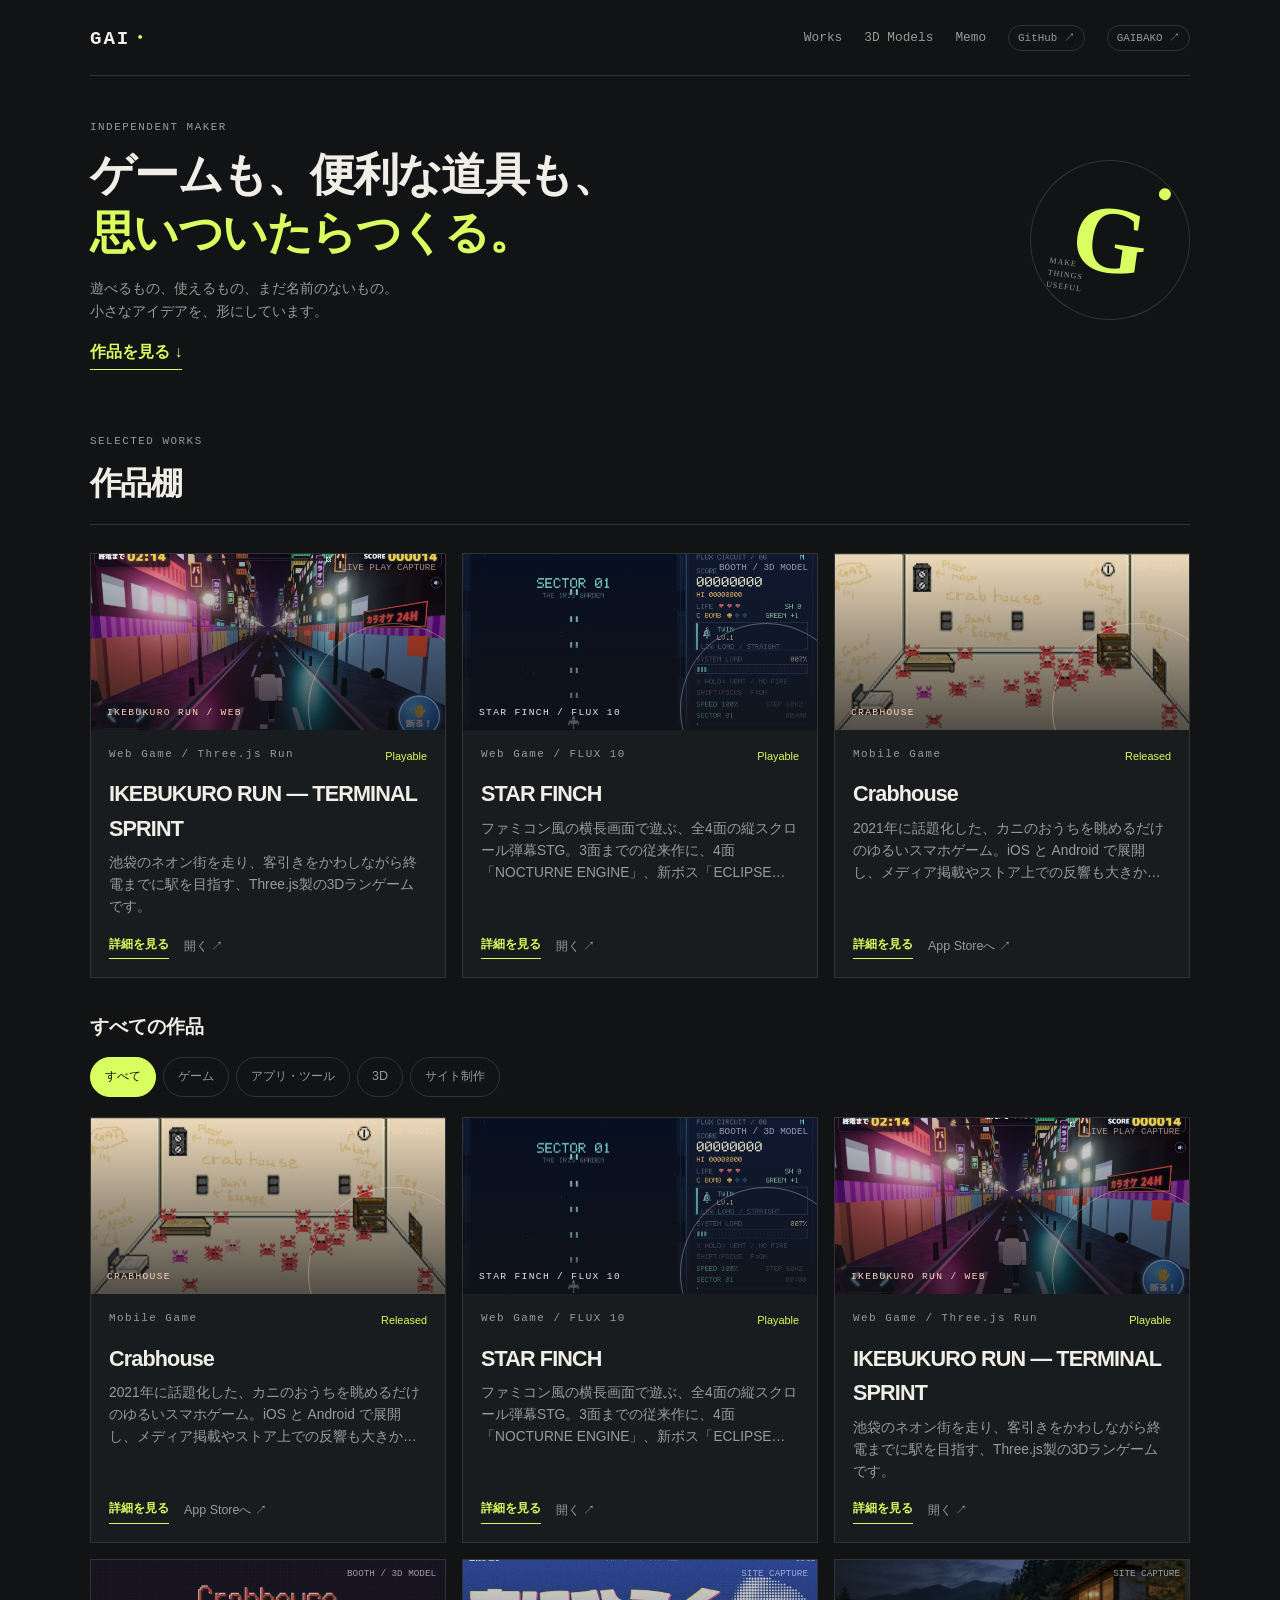
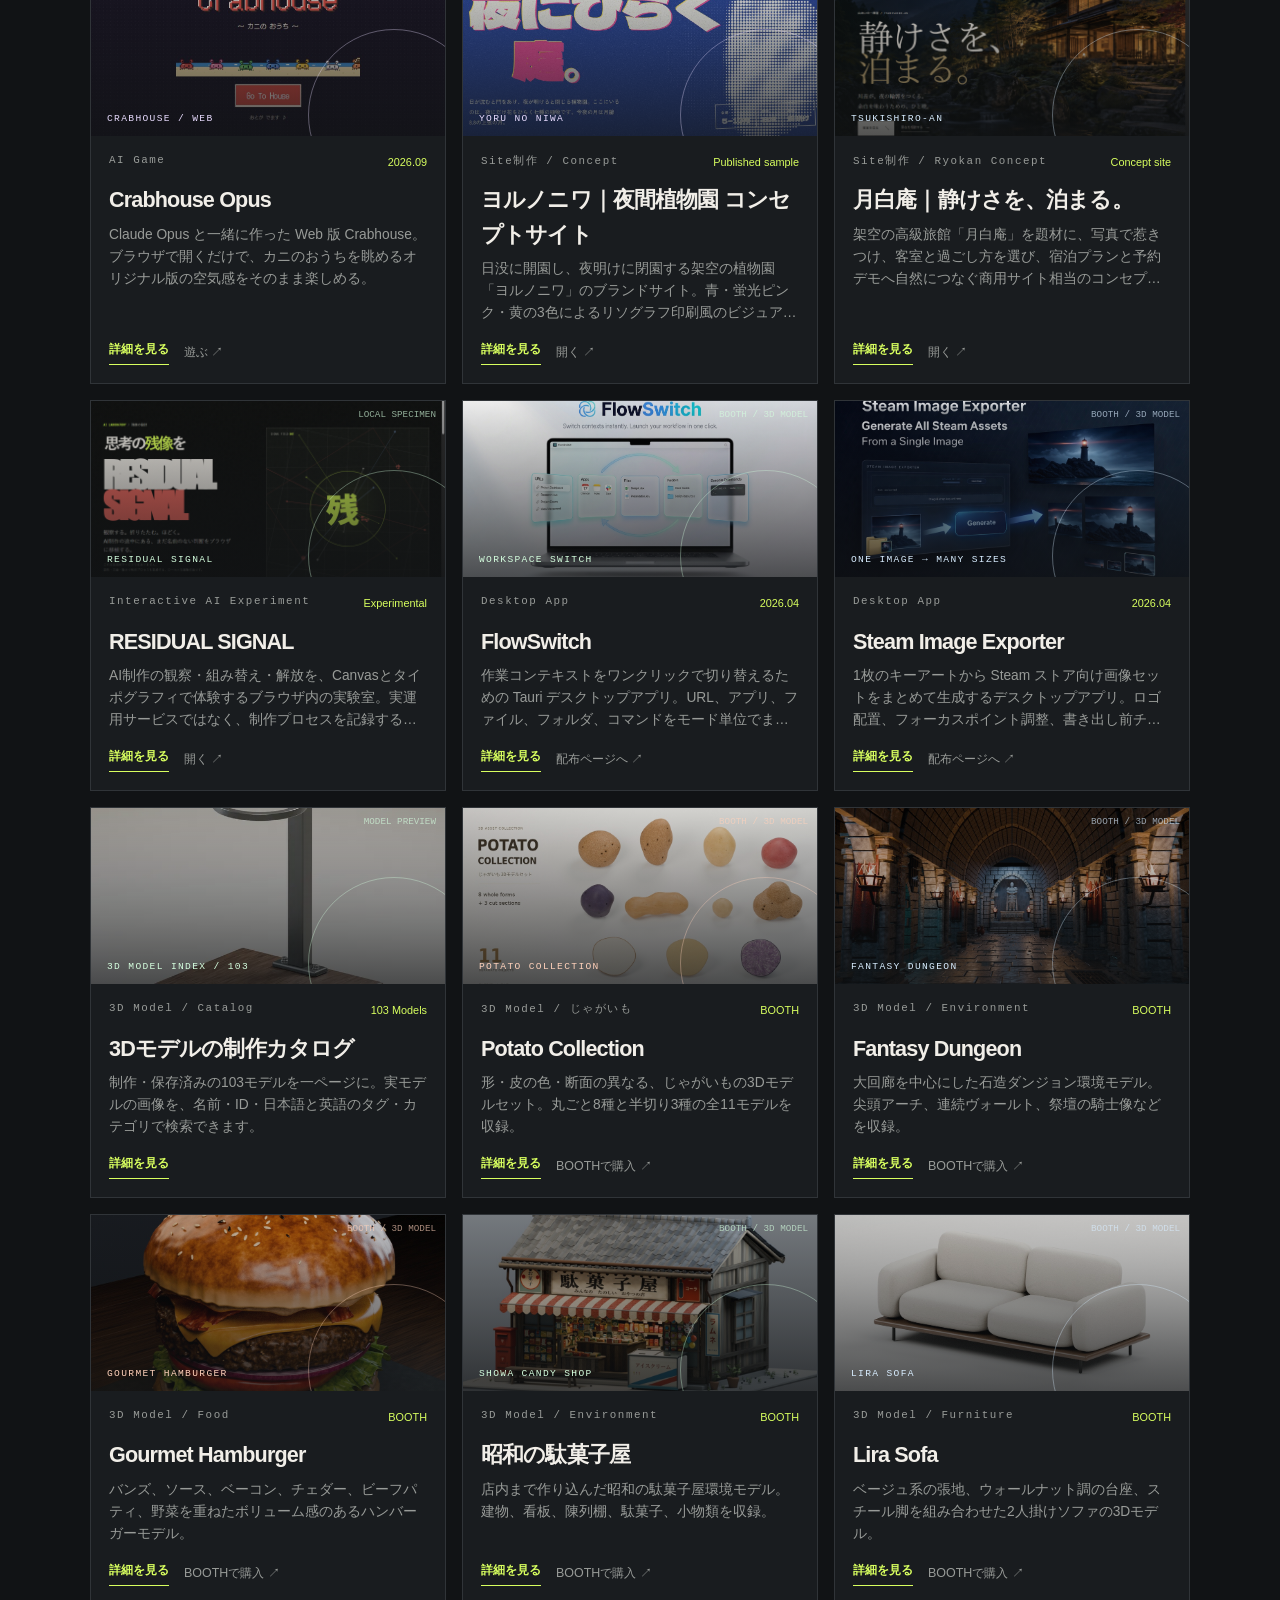
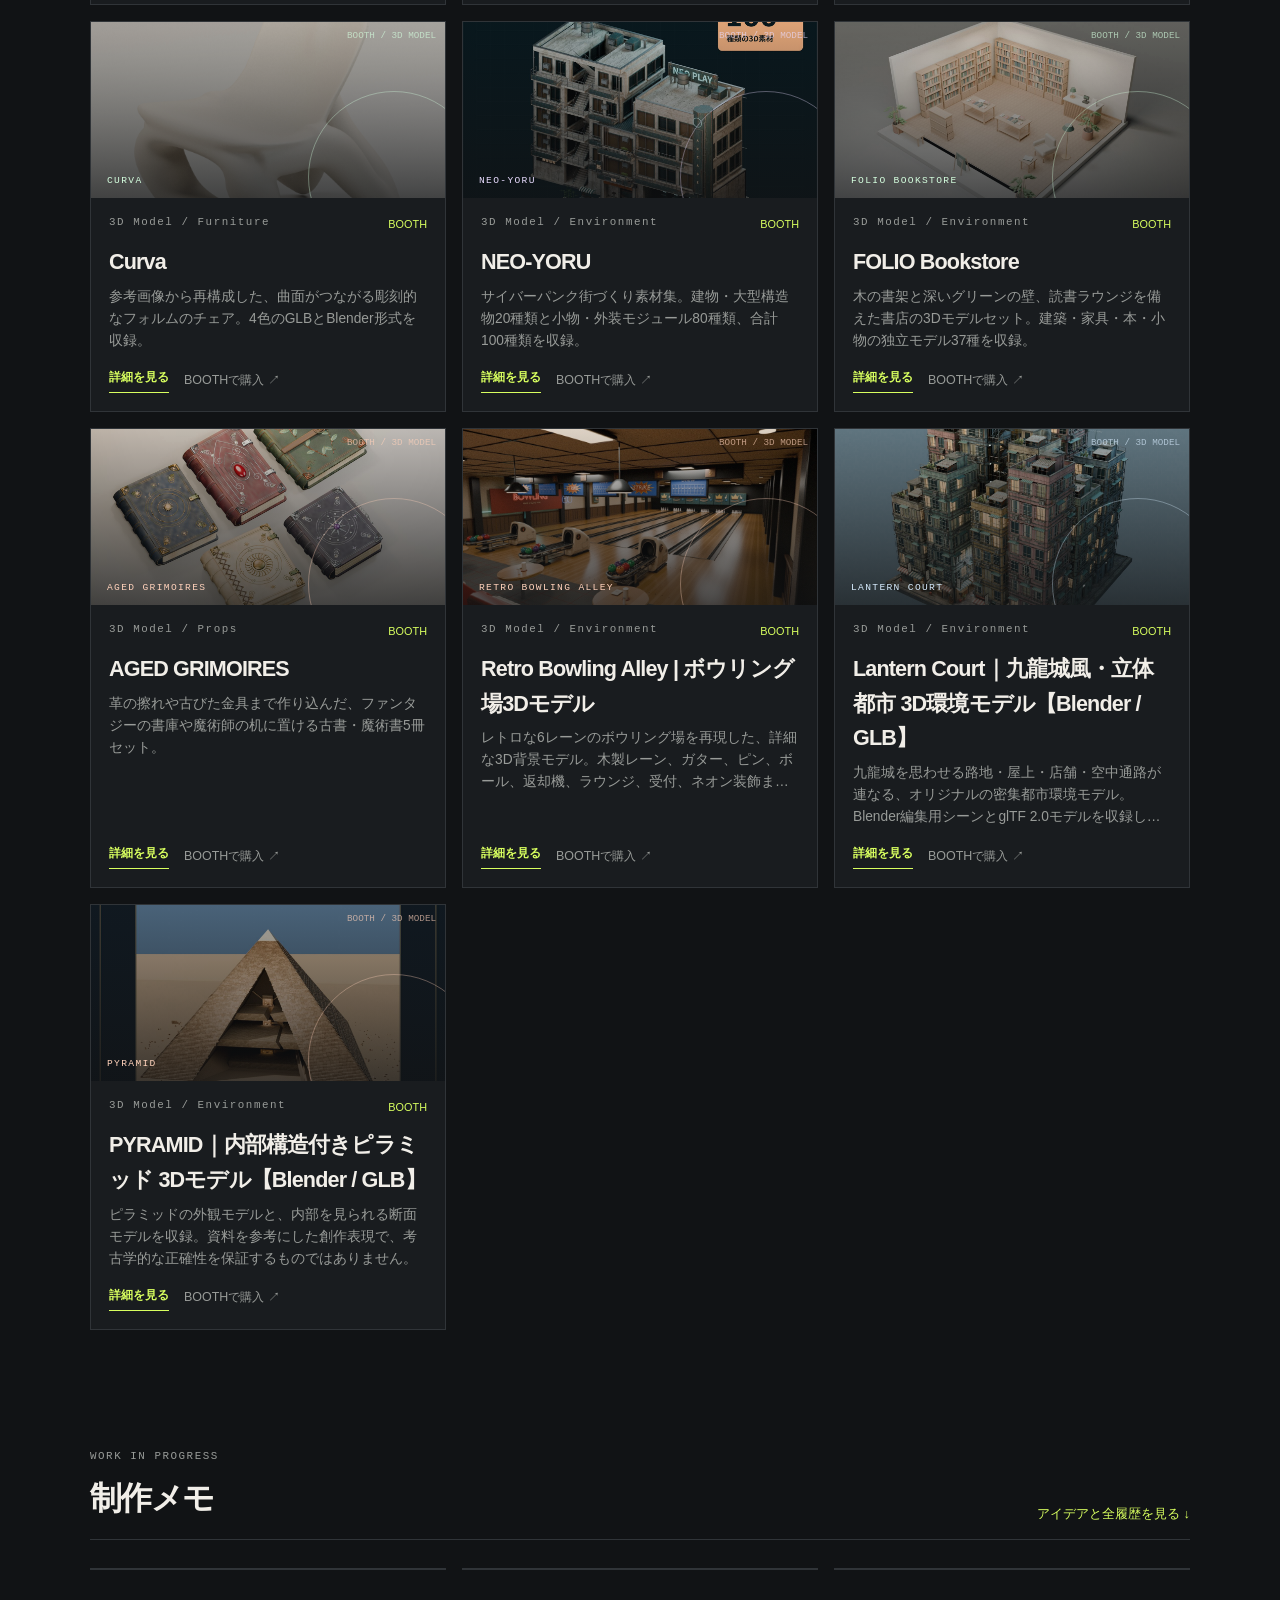
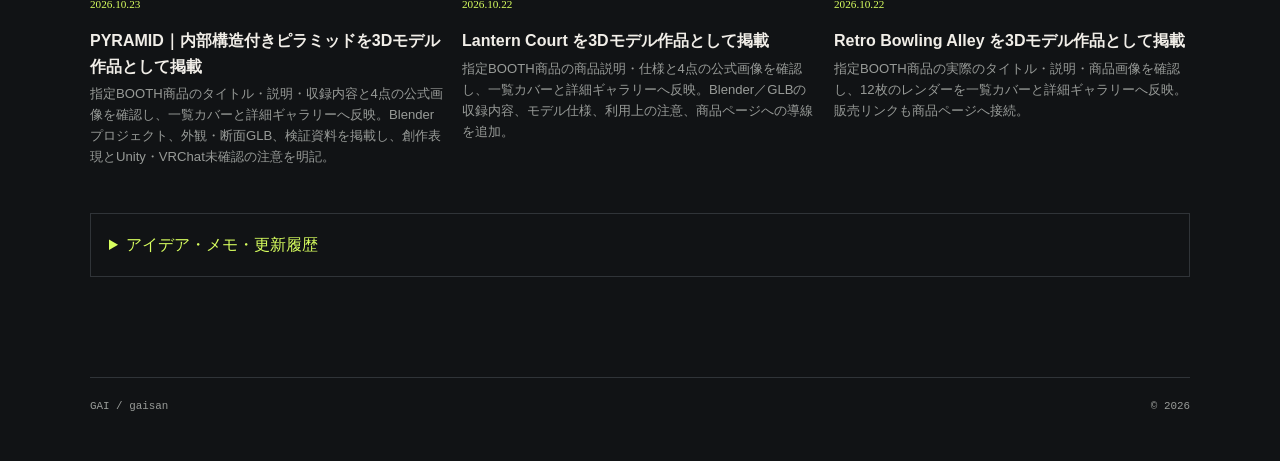
==== index.html @ 83956875 "Add searchable catalog of 103 saved 3D models" ====
<!doctype html><html lang="ja"><head><meta charset="UTF-8"><meta name="viewport" content="width=device-width,initial-scale=1"><title>GAI — works</title><meta name="description" content="ゲームも、便利な道具も、思いついたらつくる。"><link rel="stylesheet" href="styles.css?v=preview-4"></head><body><header class="site-header"><a class="brand" href="#top">GAI<span>・</span></a><nav><a href="#works">Works</a><a href="models.html">3D Models</a><a href="#memo">Memo</a><a class="tiny-link" href="https://github.com/kamibukuro18" target="_blank" rel="noreferrer">GitHub ↗</a><a class="tiny-link" href="https://gaibako.com/about/" target="_blank" rel="noreferrer">GAIBAKO ↗</a></nav></header><main id="top"><section class="hero"><div><p class="kicker">INDEPENDENT MAKER</p><h1>ゲームも、便利な道具も、<br><em>思いついたらつくる。</em></h1><p class="hero-copy">遊べるもの、使えるもの、まだ名前のないもの。<br>小さなアイデアを、形にしています。</p><a class="hero-link" href="#works">作品を見る ↓</a></div><div class="hero-mark" aria-hidden="true"><span>G</span><i></i><b>MAKE<br>THINGS<br>USEFUL</b></div></section><section id="works" class="section"><div class="section-head"><div><p class="kicker">SELECTED WORKS</p><h2>作品棚</h2></div><p class="section-note">画像がなくても、作品の性格が伝わるように<br>専用のビジュアルで整理しています。</p></div><div id="featured-grid" class="featured-grid"></div><h3 class="all-works-heading">すべての作品</h3><div class="filter-row" role="group" aria-label="作品のカテゴリ"><button class="filter active" data-filter="all">すべて</button><button class="filter" data-filter="game">ゲーム</button><button class="filter" data-filter="tool">アプリ・ツール</button><button class="filter" data-filter="video">動画</button><button class="filter" data-filter="web">Webサンプル</button><button class="filter" data-filter="3d">3D</button></div><div id="works-grid" class="works-grid"></div><p id="empty-state" class="empty-state" hidden>このカテゴリの作品は、これから追加します。</p></section><section id="memo" class="section memo-section"><div class="section-head"><div><p class="kicker">WORK IN PROGRESS</p><h2>制作メモ</h2></div><a id="archive-link" href="#memo-archive" class="text-link">アイデアと全履歴を見る ↓</a></div><div id="memo-grid" class="memo-grid"></div><details id="memo-archive" class="memo-archive"><summary>アイデア・メモ・更新履歴</summary><section id="ideas"><h3>Ideas</h3><div id="ideas-grid" class="memo-grid"></div></section><section id="notes"><h3>Notes</h3><div id="notes-grid" class="memo-grid"></div></section><section id="timeline"><h3>Updates</h3><div id="timeline-grid" class="memo-grid"></div></section></details></section></main><footer><span>GAI / gaisan</span><span>© 2026</span></footer><script src="content.js?v=20261029-model-catalog"></script><script src="catalog.js?v=20261029-model-catalog"></script><script src="script.js?v=20261029-model-catalog"></script></body></html>
---- styles.css ----
*{box-sizing:border-box} :root{--bg:#111315;--panel:#191c1f;--line:#303438;--text:#f1eee8;--muted:#989b98;--accent:#d8ff5f}html{scroll-behavior:smooth}body{margin:0;background:var(--bg);color:var(--text);font-family:"Noto Sans JP",sans-serif;line-height:1.6}a{color:inherit;text-decoration:none}button{font:inherit}.site-header,main,footer{width:min(1100px,calc(100% - 48px));margin:auto}.site-header{height:76px;display:flex;align-items:center;justify-content:space-between;border-bottom:1px solid var(--line)}.brand{font:900 1.2rem "DM Mono";letter-spacing:.1em}.brand span{color:var(--accent)}nav{display:flex;gap:22px;align-items:center}nav a{font:500 .8rem "DM Mono";color:var(--muted)}nav a:hover,nav a:focus-visible{color:var(--accent)}.tiny-link{font-size:.68rem;padding:5px 9px;border:1px solid var(--line);border-radius:99px}.hero{min-height:520px;display:flex;justify-content:space-between;align-items:center;padding:86px 0 100px}.kicker,.work-label,.visual-label{font:500 .68rem "DM Mono";letter-spacing:.14em;color:var(--muted)}h1{font-size:clamp(2.5rem,6vw,5.2rem);line-height:1.18;letter-spacing:-.06em;margin:18px 0 24px}h1 em{font-style:normal;color:var(--accent)}.hero-copy{color:var(--muted);font-size:1rem}.hero-link,.primary-action{display:inline-block;color:var(--accent);font-weight:700;margin-top:22px;border-bottom:1px solid var(--accent);padding-bottom:4px}.hero-mark{position:relative;width:280px;height:280px;border:1px solid var(--line);border-radius:50%;display:grid;place-items:center;transform:rotate(8deg)}.hero-mark span{font:900 11rem "DM Mono";color:var(--accent);line-height:1}.hero-mark i{position:absolute;width:20px;height:20px;background:var(--accent);border-radius:50%;top:35px;right:42px}.hero-mark b{position:absolute;bottom:38px;left:40px;font:500 .6rem "DM Mono";letter-spacing:.12em;line-height:1.5;color:var(--muted)}.section{padding:55px 0}.section-head{display:flex;justify-content:space-between;align-items:end;margin-bottom:28px;border-bottom:1px solid var(--line);padding-bottom:15px}.section-head h2{font-size:2rem;margin:5px 0 0;letter-spacing:-.05em}.section-note{display:none}.featured-grid,.works-grid{display:grid;grid-template-columns:repeat(3,1fr);gap:16px}.works-grid{grid-template-columns:repeat(3,1fr);margin-top:20px}.work-card{background:var(--panel);border:1px solid var(--line);min-width:0}.work-card:hover,.work-card:focus-within{border-color:var(--accent)}.visual{height:190px;display:flex;flex-direction:column;justify-content:space-between;padding:20px;position:relative;overflow:hidden}.visual:after{content:"";position:absolute;width:170px;height:170px;border:1px solid currentColor;border-radius:50%;right:-35px;bottom:-65px;opacity:.35}.visual-glyph{font:400 5rem "DM Mono";line-height:1;position:relative;z-index:1}.visual-label{position:relative;z-index:1;color:inherit}.visual-source{font:500 .56rem "DM Mono";opacity:.65;position:relative;z-index:1}.coral{background:#9f584c;color:#ffd2bb}.violet{background:#5b4a82;color:#e9dcff}.mint{background:#527d70;color:#d5ffdf}.blue{background:#3d6685;color:#d8edff}.work-info{padding:18px}.work-top{display:flex;justify-content:space-between;gap:10px}.status{font-size:.68rem;color:var(--accent);white-space:nowrap}.work-info h3{margin:12px 0 6px;font-size:1.35rem;letter-spacing:-.04em}.work-info p{color:var(--muted);font-size:.86rem;min-height:48px;margin:0}.work-actions{display:flex;gap:15px;align-items:center;margin-top:15px}.primary-action,.external-action{margin:0;font-size:.78rem}.external-action{color:var(--muted)}.filter-row{display:flex;gap:7px;flex-wrap:wrap;margin-top:45px}.filter{background:transparent;color:var(--muted);border:1px solid var(--line);padding:9px 14px;border-radius:99px;cursor:pointer;font-size:.78rem}.filter:hover,.filter:focus-visible,.filter.active{background:var(--accent);border-color:var(--accent);color:#111}.empty-state{padding:45px;border:1px dashed var(--line);color:var(--muted);text-align:center}.memo-section{padding-bottom:100px}.text-link{font-size:.8rem;color:var(--accent)}.memo-grid{display:grid;grid-template-columns:repeat(3,1fr);gap:16px}.memo{padding:20px 0;border-top:2px solid var(--line)}.memo span{font:500 .7rem "DM Mono";color:var(--accent)}.memo h3{margin:12px 0 4px;font-size:1rem}.memo p{margin:0;color:var(--muted);font-size:.82rem}footer{border-top:1px solid var(--line);padding:22px 0 45px;display:flex;justify-content:space-between;font:500 .68rem "DM Mono";color:var(--muted)}@media(max-width:760px){.site-header,main,footer{width:min(100% - 28px,620px)}.site-header{height:auto;padding:18px 0;align-items:flex-start;gap:15px;flex-direction:column}nav{width:100%;overflow:auto;gap:14px}.hero{padding:42px 0 48px;min-height:auto}.hero-mark{display:none}.hero-mark span{font-size:5rem}.hero-mark b{left:18px;bottom:18px}.hero-mark i{top:18px;right:20px;width:12px;height:12px}.section-head{display:block}.featured-grid,.works-grid,.memo-grid{grid-template-columns:1fr}.works-grid{margin-top:14px}.visual{height:160px}h1{font-size:2.35rem}}


.hero{min-height:360px!important;padding:40px 0 45px!important}.section-note{display:none!important}@media(max-width:760px){.hero{padding:32px 0 40px!important}.hero-mark{display:none!important}}

/* Review fixes: compact opening, contained mobile layout, usable detail pages. */
[hidden]{display:none!important}
.hero{min-height:0!important;padding:34px 0 32px!important;gap:28px}
.hero>div:first-child{min-width:0;flex:1}
.hero h1{font-size:clamp(2rem,3.5vw,3.2rem);line-height:1.3;letter-spacing:-.035em;margin:12px 0 16px;overflow-wrap:anywhere}
.hero-copy{font-size:.9rem;margin:0}
.hero-link{margin-top:16px}
.hero-mark{width:160px;height:160px;flex:0 0 160px}
.hero-mark span{font-size:6rem}
.hero-mark i{width:12px;height:12px;top:20px;right:25px}
.hero-mark b{font-size:.5rem;left:22px;bottom:20px}
.hero+.section{padding-top:22px}
.featured-grid,.works-grid,.memo-grid{grid-template-columns:repeat(3,minmax(0,1fr))}
.work-card{display:flex;flex-direction:column}
.visual{height:176px;flex-shrink:0;padding:12px 16px}
.visual-art{position:absolute;inset:0 0 20px;display:grid;place-items:center}
.visual-art svg{width:100%;height:100%}
.visual-label{margin-top:auto;font-size:.6rem}
.visual-source{position:absolute;right:9px;top:8px;font:500 .58rem monospace}
.work-info{display:flex;flex-direction:column;flex:1;min-width:0}
.work-info p{display:-webkit-box;-webkit-box-orient:vertical;-webkit-line-clamp:3;overflow:hidden;min-height:4.8em}
.work-actions{margin-top:auto;padding-top:16px;flex-wrap:wrap}
.work-info h3{overflow-wrap:anywhere}
.work-top{flex-wrap:wrap}
.work-label,.kicker,.visual-label,.brand,nav a,footer{font-family:ui-monospace,monospace}
.all-works-heading{margin:34px 0 0;font-size:1.2rem}
.filter-row{margin-top:14px}
.memo-archive{margin-top:26px;border:1px solid var(--line);padding:18px}
.memo-archive>summary{cursor:pointer;color:var(--accent)}
.memo-archive>section{padding-top:20px}
.memo h3 a{text-decoration:underline;text-underline-offset:.2em}
.memo p{overflow-wrap:anywhere}
.entry-page{padding:28px 0 56px}
.entry-gallery{margin-top:20px}
.entry-gallery-grid{display:grid;grid-template-columns:repeat(3,minmax(0,1fr));gap:16px}
.entry-gallery-item{display:flex;flex-direction:column;margin:0;min-width:0;border:1px solid var(--line);background:var(--panel);overflow:hidden}
.entry-gallery-item img{display:block;width:100%;aspect-ratio:1.35;object-fit:contain;background:#101214}
.entry-gallery-item figcaption{padding:8px 10px;color:var(--muted);font:500 .68rem ui-monospace,monospace;letter-spacing:.03em}
.visual-image-wrap{position:absolute;inset:0;display:block}
.visual-image{display:block;width:100%;height:100%;object-fit:cover;filter:saturate(.9) contrast(1.02)}
.visual-image-shade{position:absolute;inset:0;background:linear-gradient(180deg,rgba(17,19,21,.08),rgba(17,19,21,.72))}
.entry-hero{padding:24px;border:1px solid var(--line);background:var(--panel)}
.entry-hero{display:grid;grid-template-columns:minmax(0,1fr) minmax(280px,.86fr);gap:24px;align-items:stretch}
.entry-hero-copy{display:flex;flex-direction:column;justify-content:center;min-width:0}
.entry-hero-media{margin:0;min-width:0;aspect-ratio:4 / 3;border:1px solid var(--line);background:#101214;overflow:hidden}
.entry-hero-media img{display:block;width:100%;height:100%;object-fit:contain;background:#101214}
.entry-hero h1{font-size:clamp(1.7rem,4vw,2.8rem);line-height:1.3;letter-spacing:-.03em;margin:10px 0;overflow-wrap:anywhere}
.eyebrow{font:500 .72rem ui-monospace,monospace;letter-spacing:.12em;color:var(--muted)}
.entry-intro{max-width:65ch;color:var(--muted);overflow-wrap:anywhere}
.entry-status{display:inline-block;margin:0;border:1px solid var(--line);padding:3px 9px;font-size:.75rem}
.hero-actions{display:flex;flex-wrap:wrap;gap:12px;align-items:center;margin-top:18px}
.action-link{border:1px solid var(--line);padding:9px 14px;font-size:.84rem}
.entry-primary-action{background:var(--accent);color:var(--bg);border-color:var(--accent);font-weight:700}
.entry-grid{display:grid;grid-template-columns:minmax(200px,260px) minmax(0,1fr);gap:20px;align-items:start;margin-top:20px}
.entry-sidebar{padding:20px;border:1px solid var(--line);background:var(--panel)}
.panel-label{font:500 .76rem ui-monospace,monospace;color:var(--accent)}
.entry-highlights,.entry-list{padding-left:1.25em;font-size:.9rem}
.entry-highlights li+li,.entry-list li+li{margin-top:.5em}
.entry-content{display:grid;gap:16px;min-width:0}
.entry-block{padding:22px;background:var(--panel);border:1px solid var(--line);overflow-wrap:anywhere}
.entry-block h2{font-size:1.1rem;margin:0 0 12px}
.entry-block p{color:var(--muted);font-size:.94rem}
.entry-link{text-decoration:underline;text-underline-offset:.2em}
.entry-page~footer p{font-family:inherit}
@media(max-width:980px) and (min-width:761px){.featured-grid,.works-grid,.memo-grid{grid-template-columns:repeat(2,minmax(0,1fr))}.hero-mark{display:none}}
@media(max-width:760px){
  .site-header,main,footer{width:calc(100% - 32px);max-width:620px}
  .site-header{padding:15px 0;gap:12px}
  nav{flex-wrap:wrap;overflow:visible;gap:12px}
  .hero{display:block;padding:26px 0 22px!important;min-height:0!important}
  .hero h1{font-size:clamp(1.6rem,6.7vw,2.2rem);line-height:1.35;letter-spacing:-.03em}
  .hero-mark{display:none}
  .hero-copy{font-size:.82rem}
  .hero+.section{padding-top:18px}
  .section{padding:30px 0}
  .section-head{margin-bottom:18px}
  .section-head h2{font-size:1.6rem}
  .featured-grid,.works-grid,.memo-grid,.entry-grid,.entry-gallery-grid{grid-template-columns:minmax(0,1fr)}
  .visual{height:170px}
  .entry-hero,.entry-sidebar,.entry-block{padding:18px}
  .entry-hero{display:flex;flex-direction:column;gap:18px}
  .entry-hero-media{order:2;width:100%;aspect-ratio:1.35}
  .entry-grid{gap:14px}
  .entry-page{padding-top:20px}
}
@media(prefers-reduced-motion:reduce){html{scroll-behavior:auto}}
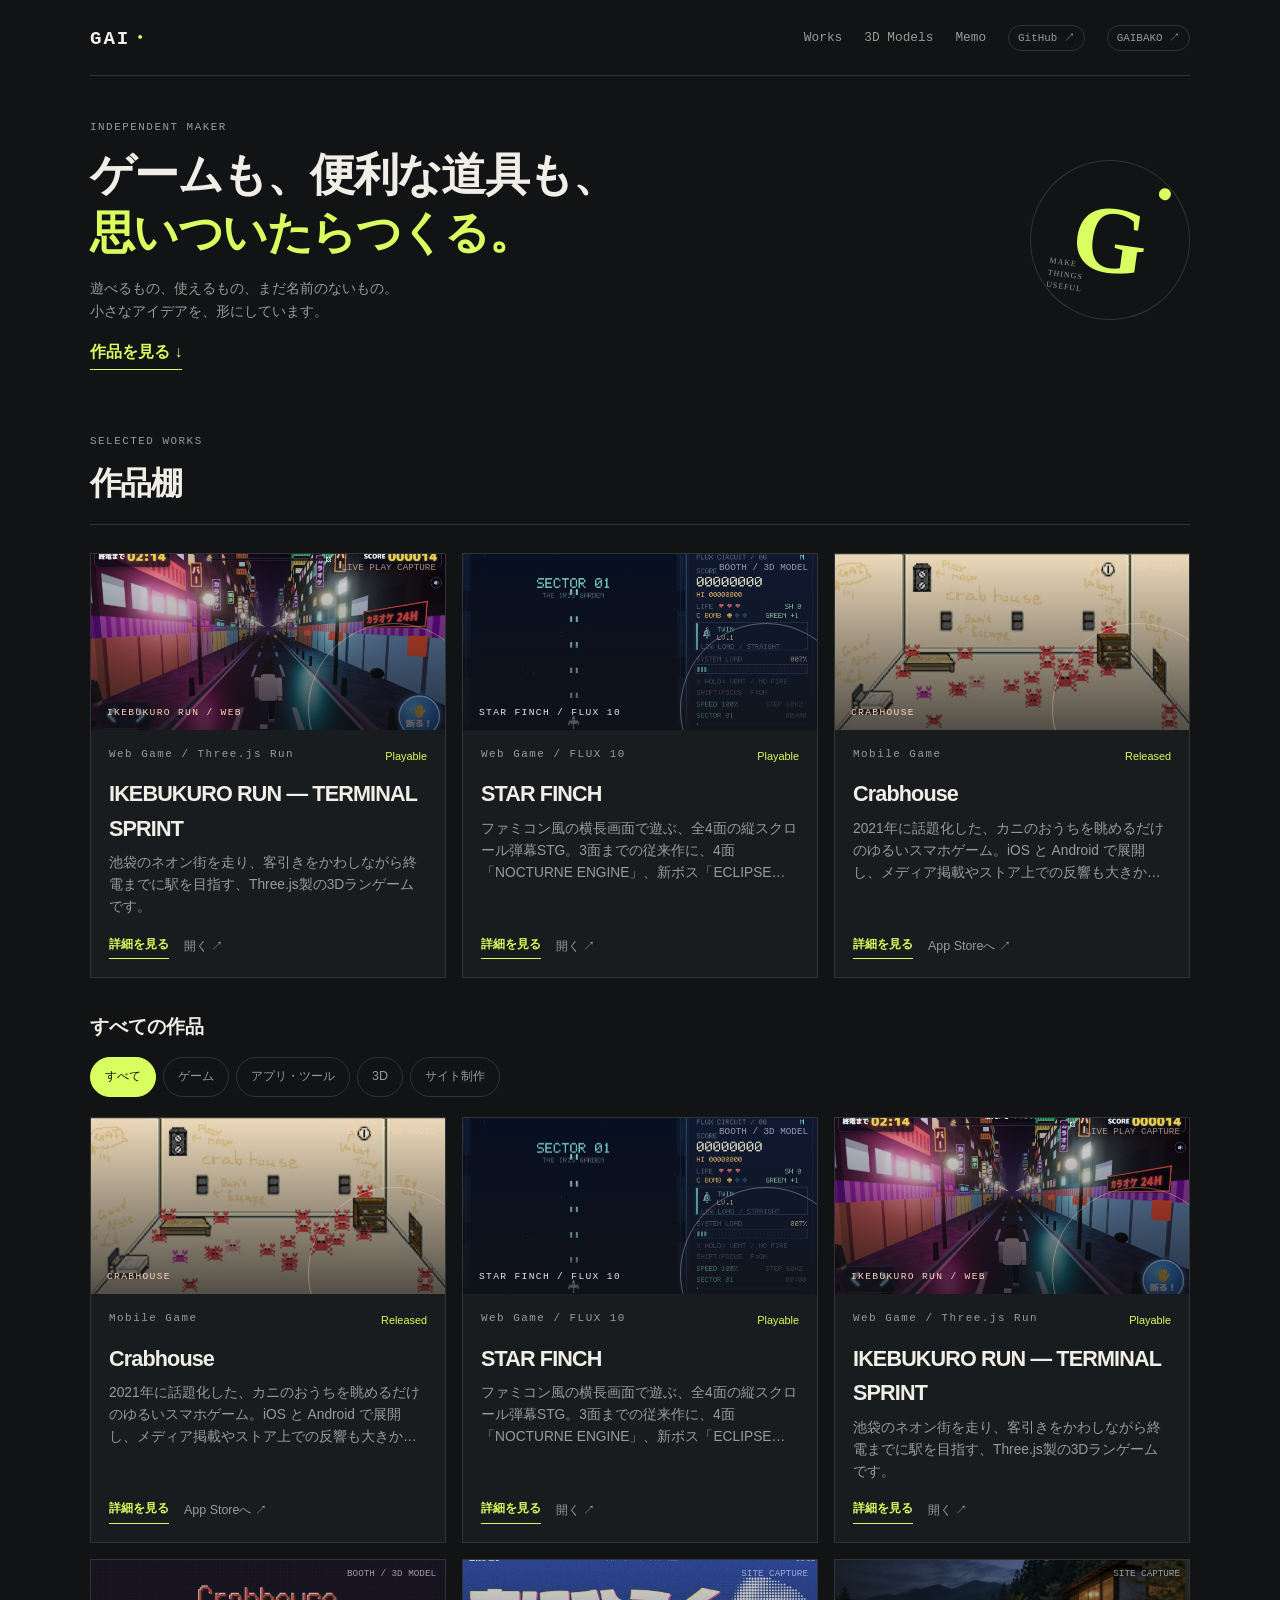
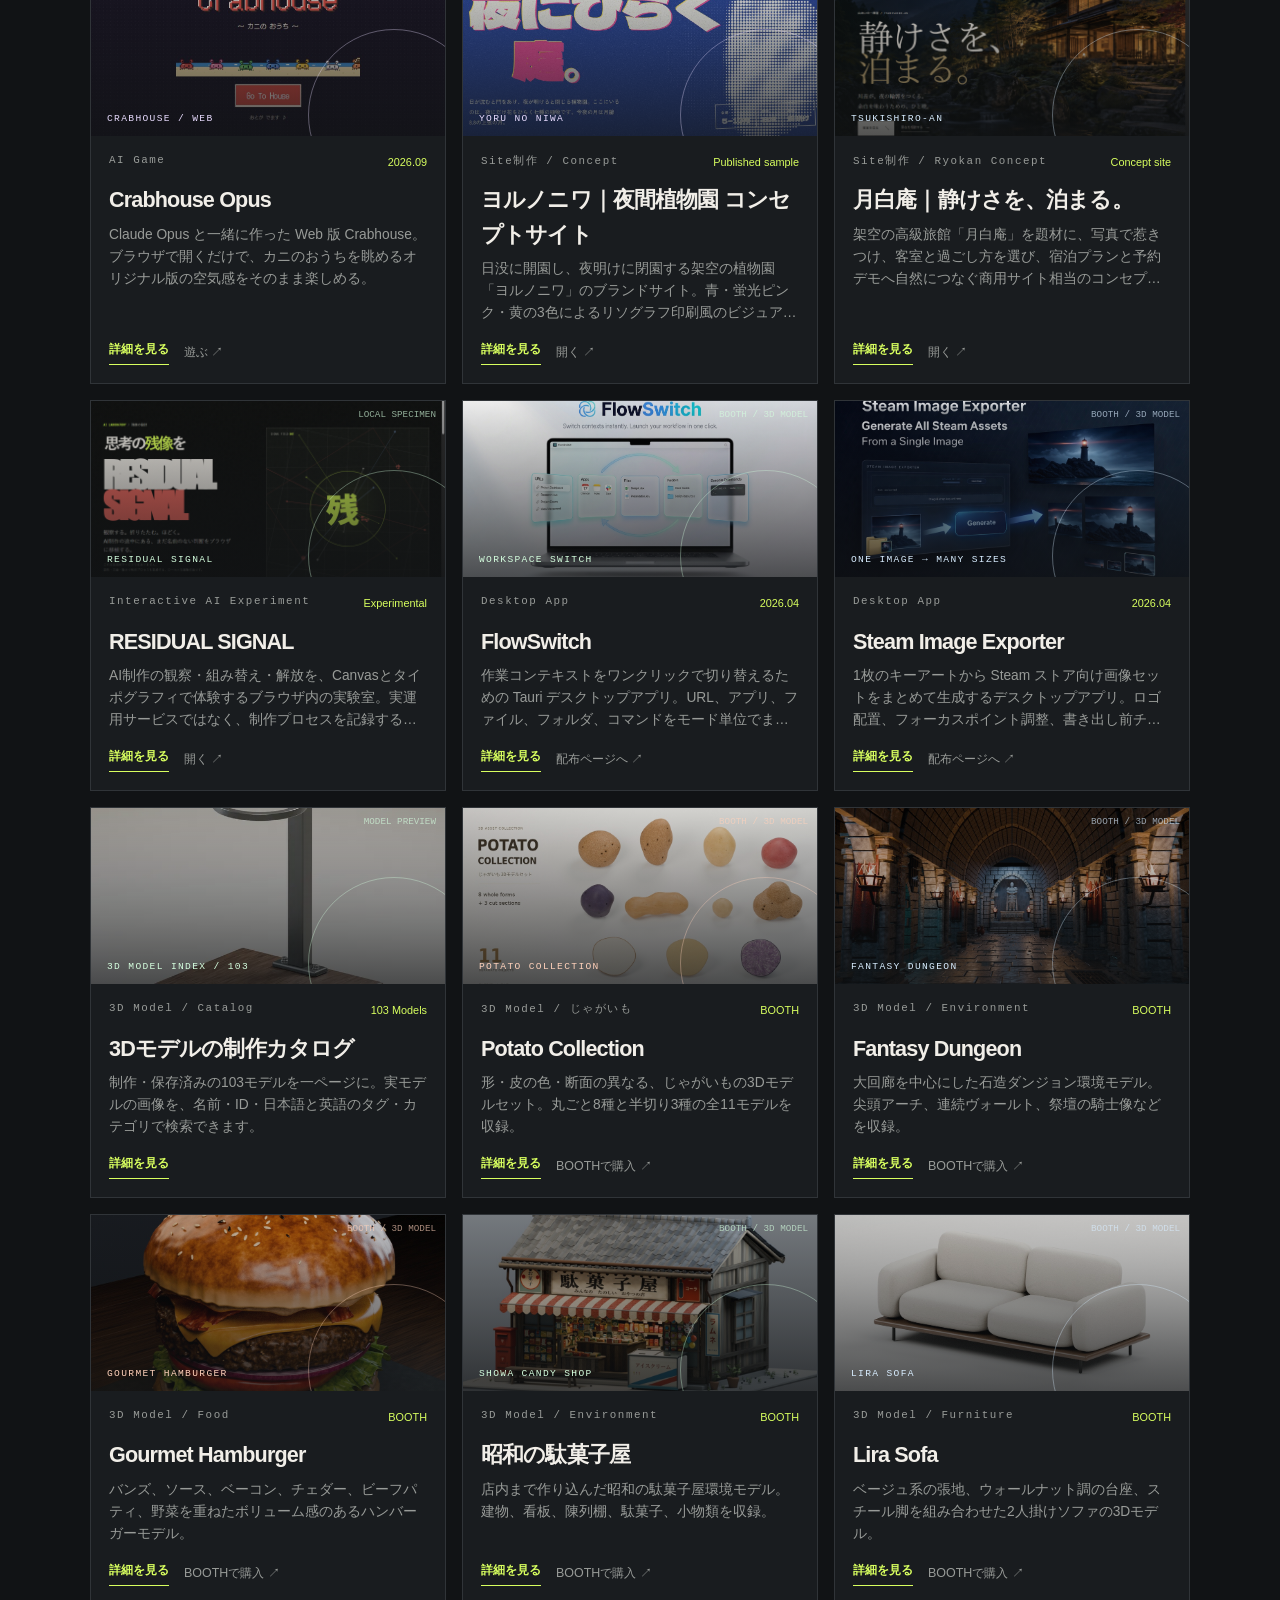
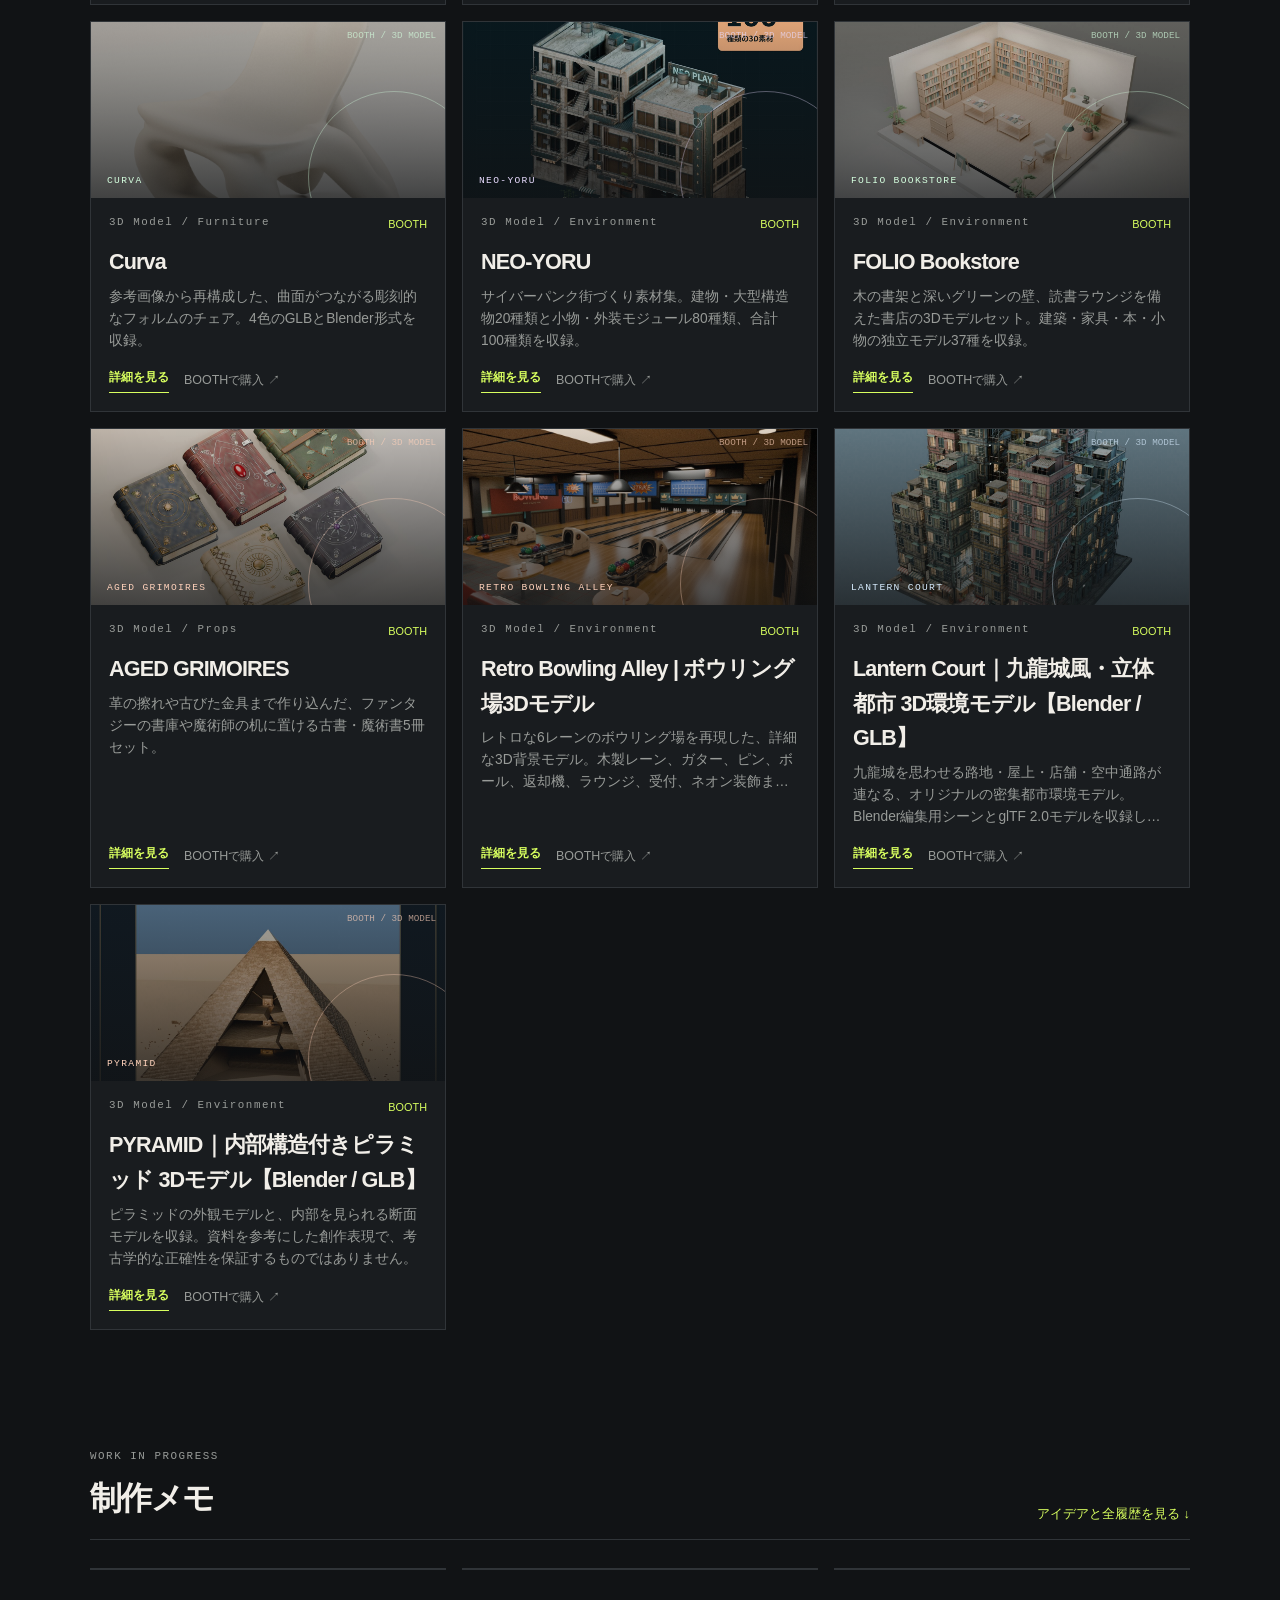
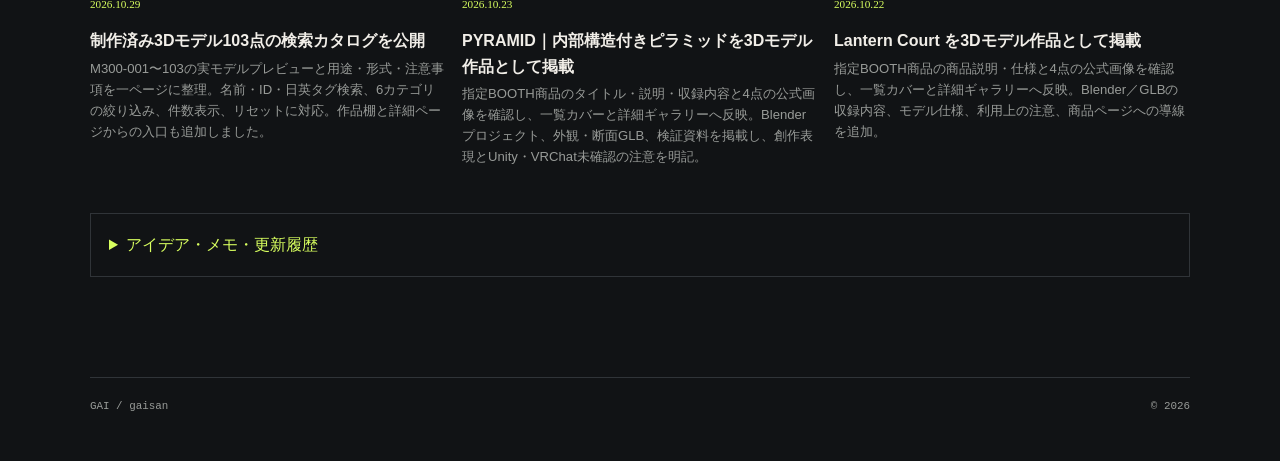
==== commit 200f9a12: "Record verified 3D catalog publication" ====
--- a/index.html
+++ b/index.html
@@ -1 +1 @@
-<!doctype html><html lang="ja"><head><meta charset="UTF-8"><meta name="viewport" content="width=device-width,initial-scale=1"><title>GAI — works</title><meta name="description" content="ゲームも、便利な道具も、思いついたらつくる。"><link rel="stylesheet" href="styles.css?v=preview-4"></head><body><header class="site-header"><a class="brand" href="#top">GAI<span>・</span></a><nav><a href="#works">Works</a><a href="models.html">3D Models</a><a href="#memo">Memo</a><a class="tiny-link" href="https://github.com/kamibukuro18" target="_blank" rel="noreferrer">GitHub ↗</a><a class="tiny-link" href="https://gaibako.com/about/" target="_blank" rel="noreferrer">GAIBAKO ↗</a></nav></header><main id="top"><section class="hero"><div><p class="kicker">INDEPENDENT MAKER</p><h1>ゲームも、便利な道具も、<br><em>思いついたらつくる。</em></h1><p class="hero-copy">遊べるもの、使えるもの、まだ名前のないもの。<br>小さなアイデアを、形にしています。</p><a class="hero-link" href="#works">作品を見る ↓</a></div><div class="hero-mark" aria-hidden="true"><span>G</span><i></i><b>MAKE<br>THINGS<br>USEFUL</b></div></section><section id="works" class="section"><div class="section-head"><div><p class="kicker">SELECTED WORKS</p><h2>作品棚</h2></div><p class="section-note">画像がなくても、作品の性格が伝わるように<br>専用のビジュアルで整理しています。</p></div><div id="featured-grid" class="featured-grid"></div><h3 class="all-works-heading">すべての作品</h3><div class="filter-row" role="group" aria-label="作品のカテゴリ"><button class="filter active" data-filter="all">すべて</button><button class="filter" data-filter="game">ゲーム</button><button class="filter" data-filter="tool">アプリ・ツール</button><button class="filter" data-filter="video">動画</button><button class="filter" data-filter="web">Webサンプル</button><button class="filter" data-filter="3d">3D</button></div><div id="works-grid" class="works-grid"></div><p id="empty-state" class="empty-state" hidden>このカテゴリの作品は、これから追加します。</p></section><section id="memo" class="section memo-section"><div class="section-head"><div><p class="kicker">WORK IN PROGRESS</p><h2>制作メモ</h2></div><a id="archive-link" href="#memo-archive" class="text-link">アイデアと全履歴を見る ↓</a></div><div id="memo-grid" class="memo-grid"></div><details id="memo-archive" class="memo-archive"><summary>アイデア・メモ・更新履歴</summary><section id="ideas"><h3>Ideas</h3><div id="ideas-grid" class="memo-grid"></div></section><section id="notes"><h3>Notes</h3><div id="notes-grid" class="memo-grid"></div></section><section id="timeline"><h3>Updates</h3><div id="timeline-grid" class="memo-grid"></div></section></details></section></main><footer><span>GAI / gaisan</span><span>© 2026</span></footer><script src="content.js?v=20261029-model-catalog"></script><script src="catalog.js?v=20261029-model-catalog"></script><script src="script.js?v=20261029-model-catalog"></script></body></html>
+<!doctype html><html lang="ja"><head><meta charset="UTF-8"><meta name="viewport" content="width=device-width,initial-scale=1"><title>GAI — works</title><meta name="description" content="ゲームも、便利な道具も、思いついたらつくる。"><link rel="stylesheet" href="styles.css?v=preview-4"></head><body><header class="site-header"><a class="brand" href="#top">GAI<span>・</span></a><nav><a href="#works">Works</a><a href="models.html">3D Models</a><a href="#memo">Memo</a><a class="tiny-link" href="https://github.com/kamibukuro18" target="_blank" rel="noreferrer">GitHub ↗</a><a class="tiny-link" href="https://gaibako.com/about/" target="_blank" rel="noreferrer">GAIBAKO ↗</a></nav></header><main id="top"><section class="hero"><div><p class="kicker">INDEPENDENT MAKER</p><h1>ゲームも、便利な道具も、<br><em>思いついたらつくる。</em></h1><p class="hero-copy">遊べるもの、使えるもの、まだ名前のないもの。<br>小さなアイデアを、形にしています。</p><a class="hero-link" href="#works">作品を見る ↓</a></div><div class="hero-mark" aria-hidden="true"><span>G</span><i></i><b>MAKE<br>THINGS<br>USEFUL</b></div></section><section id="works" class="section"><div class="section-head"><div><p class="kicker">SELECTED WORKS</p><h2>作品棚</h2></div><p class="section-note">画像がなくても、作品の性格が伝わるように<br>専用のビジュアルで整理しています。</p></div><div id="featured-grid" class="featured-grid"></div><h3 class="all-works-heading">すべての作品</h3><div class="filter-row" role="group" aria-label="作品のカテゴリ"><button class="filter active" data-filter="all">すべて</button><button class="filter" data-filter="game">ゲーム</button><button class="filter" data-filter="tool">アプリ・ツール</button><button class="filter" data-filter="video">動画</button><button class="filter" data-filter="web">Webサンプル</button><button class="filter" data-filter="3d">3D</button></div><div id="works-grid" class="works-grid"></div><p id="empty-state" class="empty-state" hidden>このカテゴリの作品は、これから追加します。</p></section><section id="memo" class="section memo-section"><div class="section-head"><div><p class="kicker">WORK IN PROGRESS</p><h2>制作メモ</h2></div><a id="archive-link" href="#memo-archive" class="text-link">アイデアと全履歴を見る ↓</a></div><div id="memo-grid" class="memo-grid"></div><details id="memo-archive" class="memo-archive"><summary>アイデア・メモ・更新履歴</summary><section id="ideas"><h3>Ideas</h3><div id="ideas-grid" class="memo-grid"></div></section><section id="notes"><h3>Notes</h3><div id="notes-grid" class="memo-grid"></div></section><section id="timeline"><h3>Updates</h3><div id="timeline-grid" class="memo-grid"></div></section></details></section></main><footer><span>GAI / gaisan</span><span>© 2026</span></footer><script src="content.js?v=20261029-model-catalog-history"></script><script src="catalog.js?v=20261029-model-catalog-history"></script><script src="script.js?v=20261029-model-catalog-history"></script></body></html>
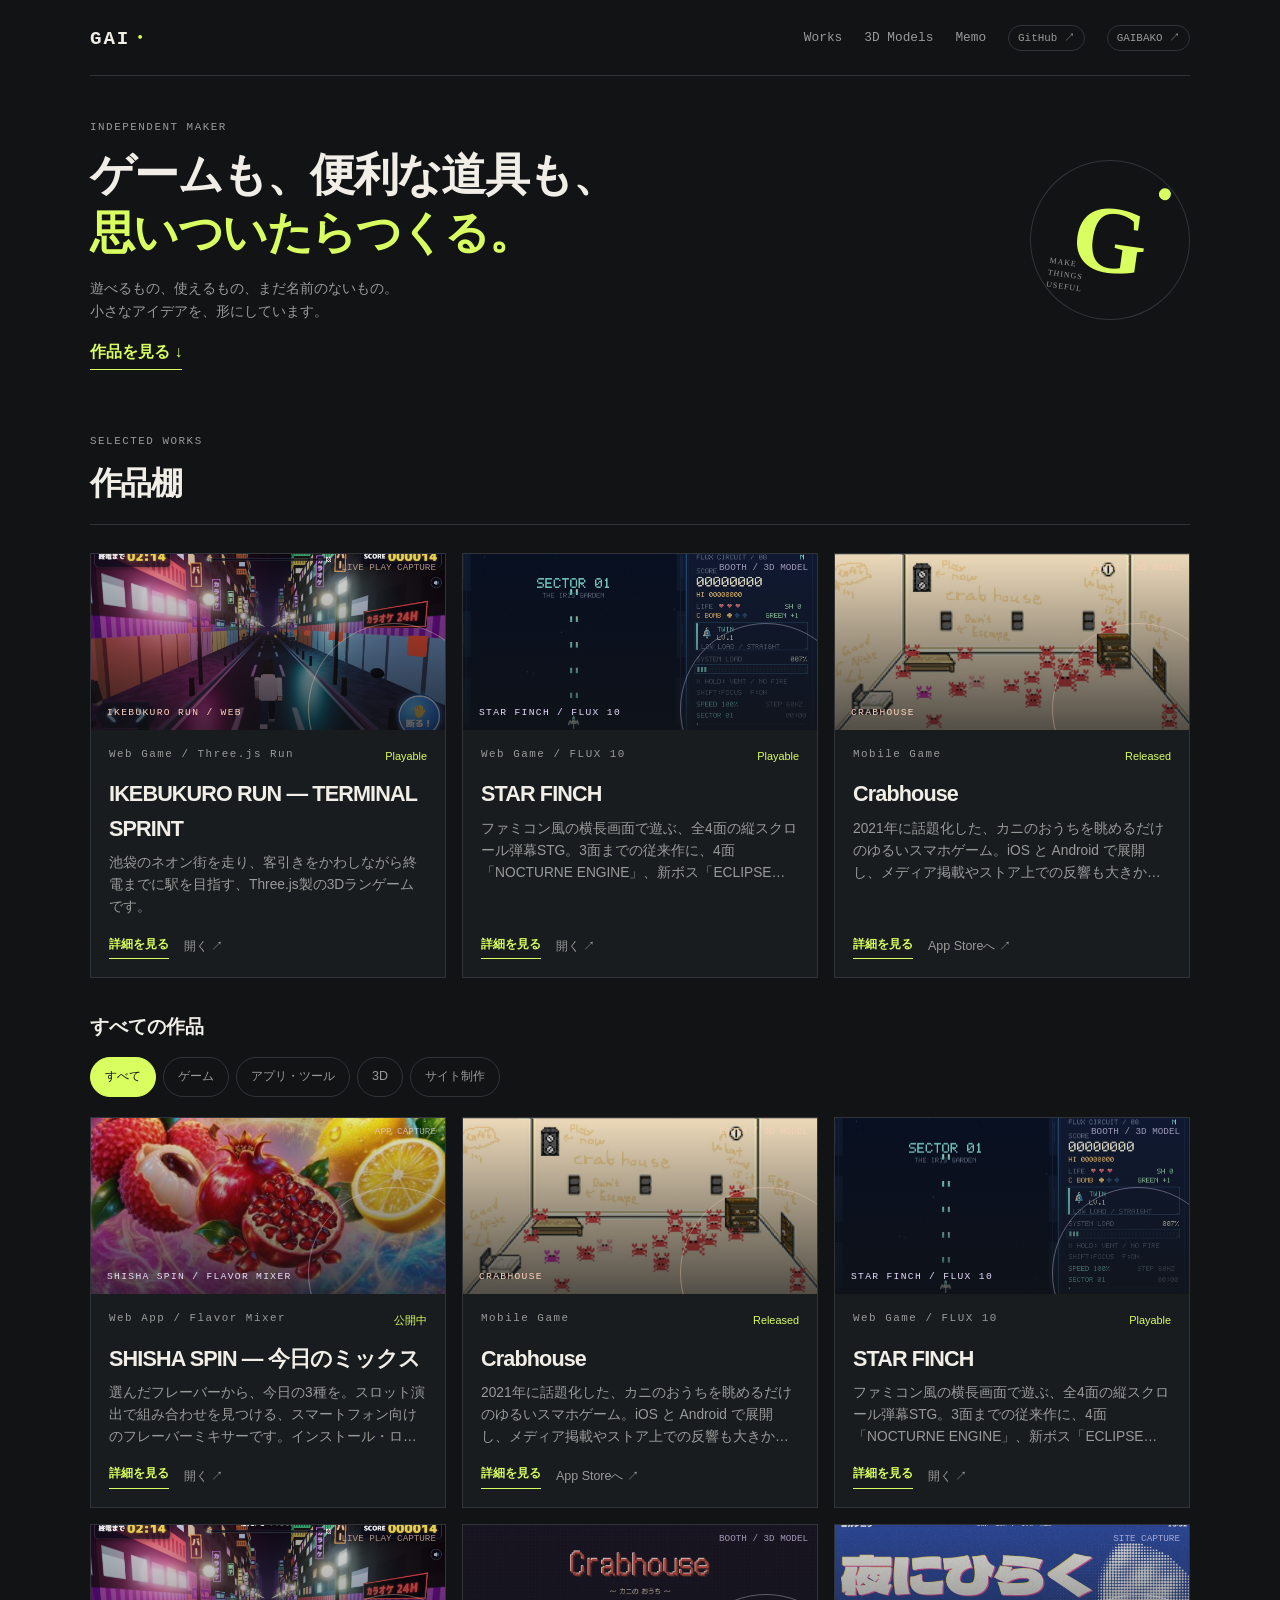
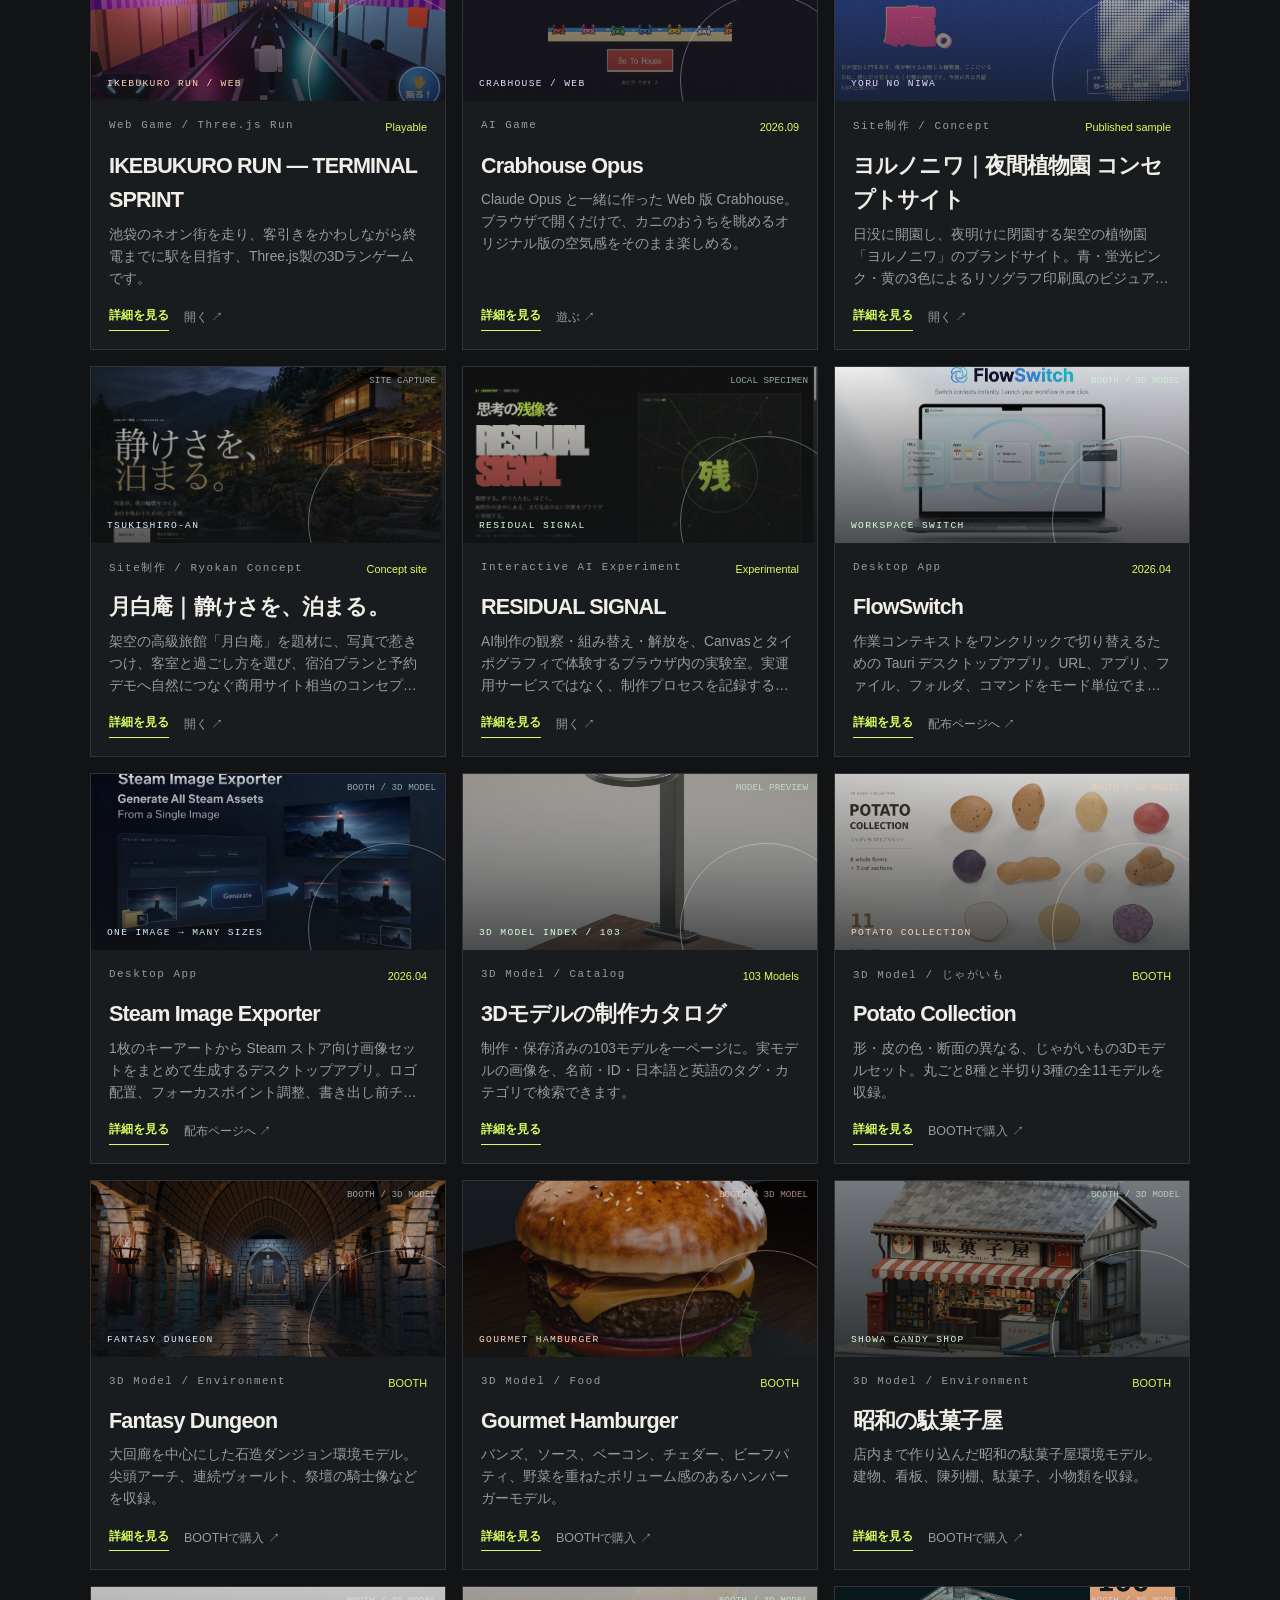
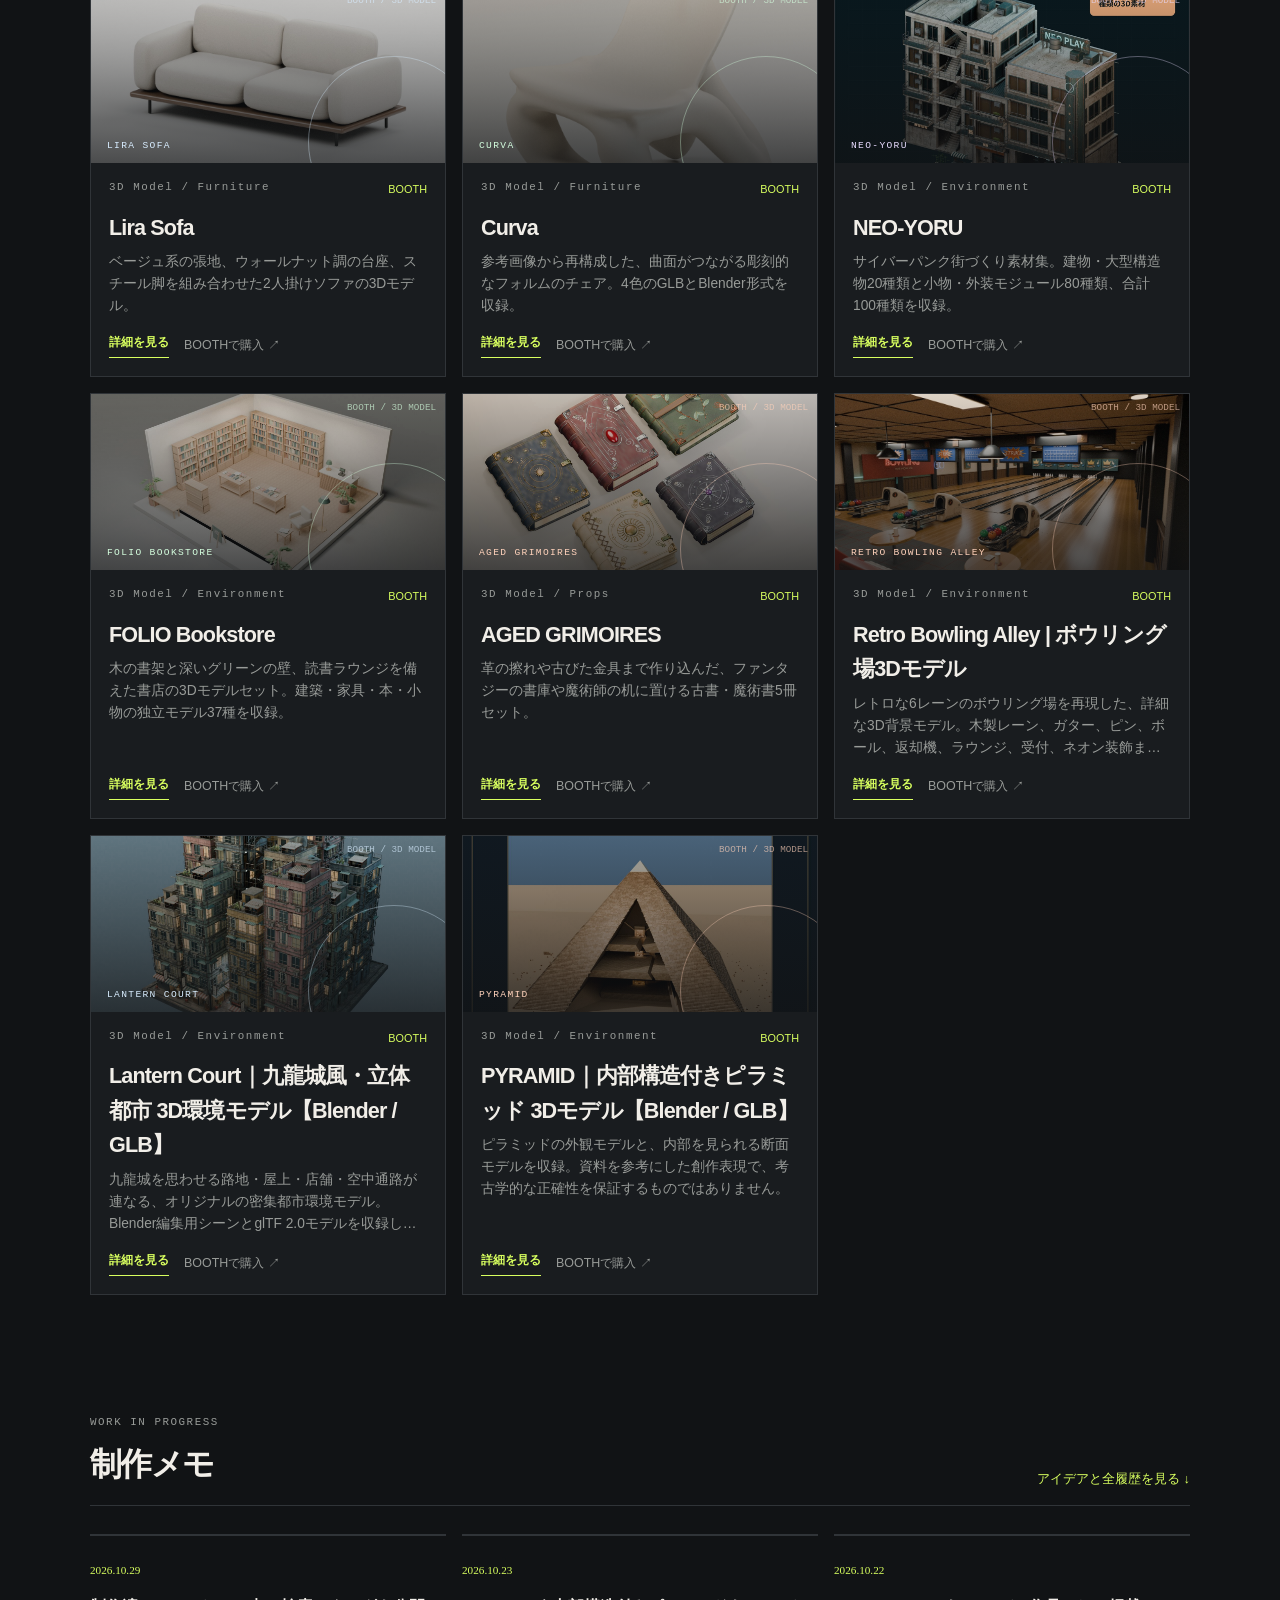
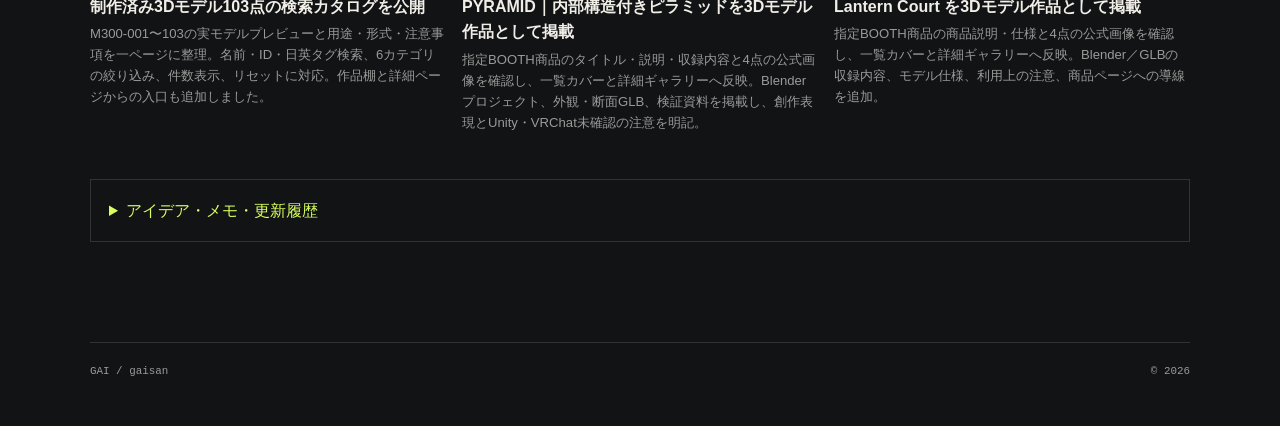
==== commit 0e703ca2: "feat: add SHISHA SPIN to portfolio works" ====
--- a/index.html
+++ b/index.html
@@ -1 +1 @@
-<!doctype html><html lang="ja"><head><meta charset="UTF-8"><meta name="viewport" content="width=device-width,initial-scale=1"><title>GAI — works</title><meta name="description" content="ゲームも、便利な道具も、思いついたらつくる。"><link rel="stylesheet" href="styles.css?v=preview-4"></head><body><header class="site-header"><a class="brand" href="#top">GAI<span>・</span></a><nav><a href="#works">Works</a><a href="models.html">3D Models</a><a href="#memo">Memo</a><a class="tiny-link" href="https://github.com/kamibukuro18" target="_blank" rel="noreferrer">GitHub ↗</a><a class="tiny-link" href="https://gaibako.com/about/" target="_blank" rel="noreferrer">GAIBAKO ↗</a></nav></header><main id="top"><section class="hero"><div><p class="kicker">INDEPENDENT MAKER</p><h1>ゲームも、便利な道具も、<br><em>思いついたらつくる。</em></h1><p class="hero-copy">遊べるもの、使えるもの、まだ名前のないもの。<br>小さなアイデアを、形にしています。</p><a class="hero-link" href="#works">作品を見る ↓</a></div><div class="hero-mark" aria-hidden="true"><span>G</span><i></i><b>MAKE<br>THINGS<br>USEFUL</b></div></section><section id="works" class="section"><div class="section-head"><div><p class="kicker">SELECTED WORKS</p><h2>作品棚</h2></div><p class="section-note">画像がなくても、作品の性格が伝わるように<br>専用のビジュアルで整理しています。</p></div><div id="featured-grid" class="featured-grid"></div><h3 class="all-works-heading">すべての作品</h3><div class="filter-row" role="group" aria-label="作品のカテゴリ"><button class="filter active" data-filter="all">すべて</button><button class="filter" data-filter="game">ゲーム</button><button class="filter" data-filter="tool">アプリ・ツール</button><button class="filter" data-filter="video">動画</button><button class="filter" data-filter="web">Webサンプル</button><button class="filter" data-filter="3d">3D</button></div><div id="works-grid" class="works-grid"></div><p id="empty-state" class="empty-state" hidden>このカテゴリの作品は、これから追加します。</p></section><section id="memo" class="section memo-section"><div class="section-head"><div><p class="kicker">WORK IN PROGRESS</p><h2>制作メモ</h2></div><a id="archive-link" href="#memo-archive" class="text-link">アイデアと全履歴を見る ↓</a></div><div id="memo-grid" class="memo-grid"></div><details id="memo-archive" class="memo-archive"><summary>アイデア・メモ・更新履歴</summary><section id="ideas"><h3>Ideas</h3><div id="ideas-grid" class="memo-grid"></div></section><section id="notes"><h3>Notes</h3><div id="notes-grid" class="memo-grid"></div></section><section id="timeline"><h3>Updates</h3><div id="timeline-grid" class="memo-grid"></div></section></details></section></main><footer><span>GAI / gaisan</span><span>© 2026</span></footer><script src="content.js?v=20261029-model-catalog-history"></script><script src="catalog.js?v=20261029-model-catalog-history"></script><script src="script.js?v=20261029-model-catalog-history"></script></body></html>
+<!doctype html><html lang="ja"><head><meta charset="UTF-8"><meta name="viewport" content="width=device-width,initial-scale=1"><title>GAI — works</title><meta name="description" content="ゲームも、便利な道具も、思いついたらつくる。"><link rel="stylesheet" href="styles.css?v=preview-4"></head><body><header class="site-header"><a class="brand" href="#top">GAI<span>・</span></a><nav><a href="#works">Works</a><a href="models.html">3D Models</a><a href="#memo">Memo</a><a class="tiny-link" href="https://github.com/kamibukuro18" target="_blank" rel="noreferrer">GitHub ↗</a><a class="tiny-link" href="https://gaibako.com/about/" target="_blank" rel="noreferrer">GAIBAKO ↗</a></nav></header><main id="top"><section class="hero"><div><p class="kicker">INDEPENDENT MAKER</p><h1>ゲームも、便利な道具も、<br><em>思いついたらつくる。</em></h1><p class="hero-copy">遊べるもの、使えるもの、まだ名前のないもの。<br>小さなアイデアを、形にしています。</p><a class="hero-link" href="#works">作品を見る ↓</a></div><div class="hero-mark" aria-hidden="true"><span>G</span><i></i><b>MAKE<br>THINGS<br>USEFUL</b></div></section><section id="works" class="section"><div class="section-head"><div><p class="kicker">SELECTED WORKS</p><h2>作品棚</h2></div><p class="section-note">画像がなくても、作品の性格が伝わるように<br>専用のビジュアルで整理しています。</p></div><div id="featured-grid" class="featured-grid"></div><h3 class="all-works-heading">すべての作品</h3><div class="filter-row" role="group" aria-label="作品のカテゴリ"><button class="filter active" data-filter="all">すべて</button><button class="filter" data-filter="game">ゲーム</button><button class="filter" data-filter="tool">アプリ・ツール</button><button class="filter" data-filter="video">動画</button><button class="filter" data-filter="web">Webサンプル</button><button class="filter" data-filter="3d">3D</button></div><div id="works-grid" class="works-grid"></div><p id="empty-state" class="empty-state" hidden>このカテゴリの作品は、これから追加します。</p></section><section id="memo" class="section memo-section"><div class="section-head"><div><p class="kicker">WORK IN PROGRESS</p><h2>制作メモ</h2></div><a id="archive-link" href="#memo-archive" class="text-link">アイデアと全履歴を見る ↓</a></div><div id="memo-grid" class="memo-grid"></div><details id="memo-archive" class="memo-archive"><summary>アイデア・メモ・更新履歴</summary><section id="ideas"><h3>Ideas</h3><div id="ideas-grid" class="memo-grid"></div></section><section id="notes"><h3>Notes</h3><div id="notes-grid" class="memo-grid"></div></section><section id="timeline"><h3>Updates</h3><div id="timeline-grid" class="memo-grid"></div></section></details></section></main><footer><span>GAI / gaisan</span><span>© 2026</span></footer><script src="content.js?v=20261030-shisha-listing"></script><script src="catalog.js?v=20261030-shisha-listing"></script><script src="script.js?v=20261030-shisha-listing"></script></body></html>
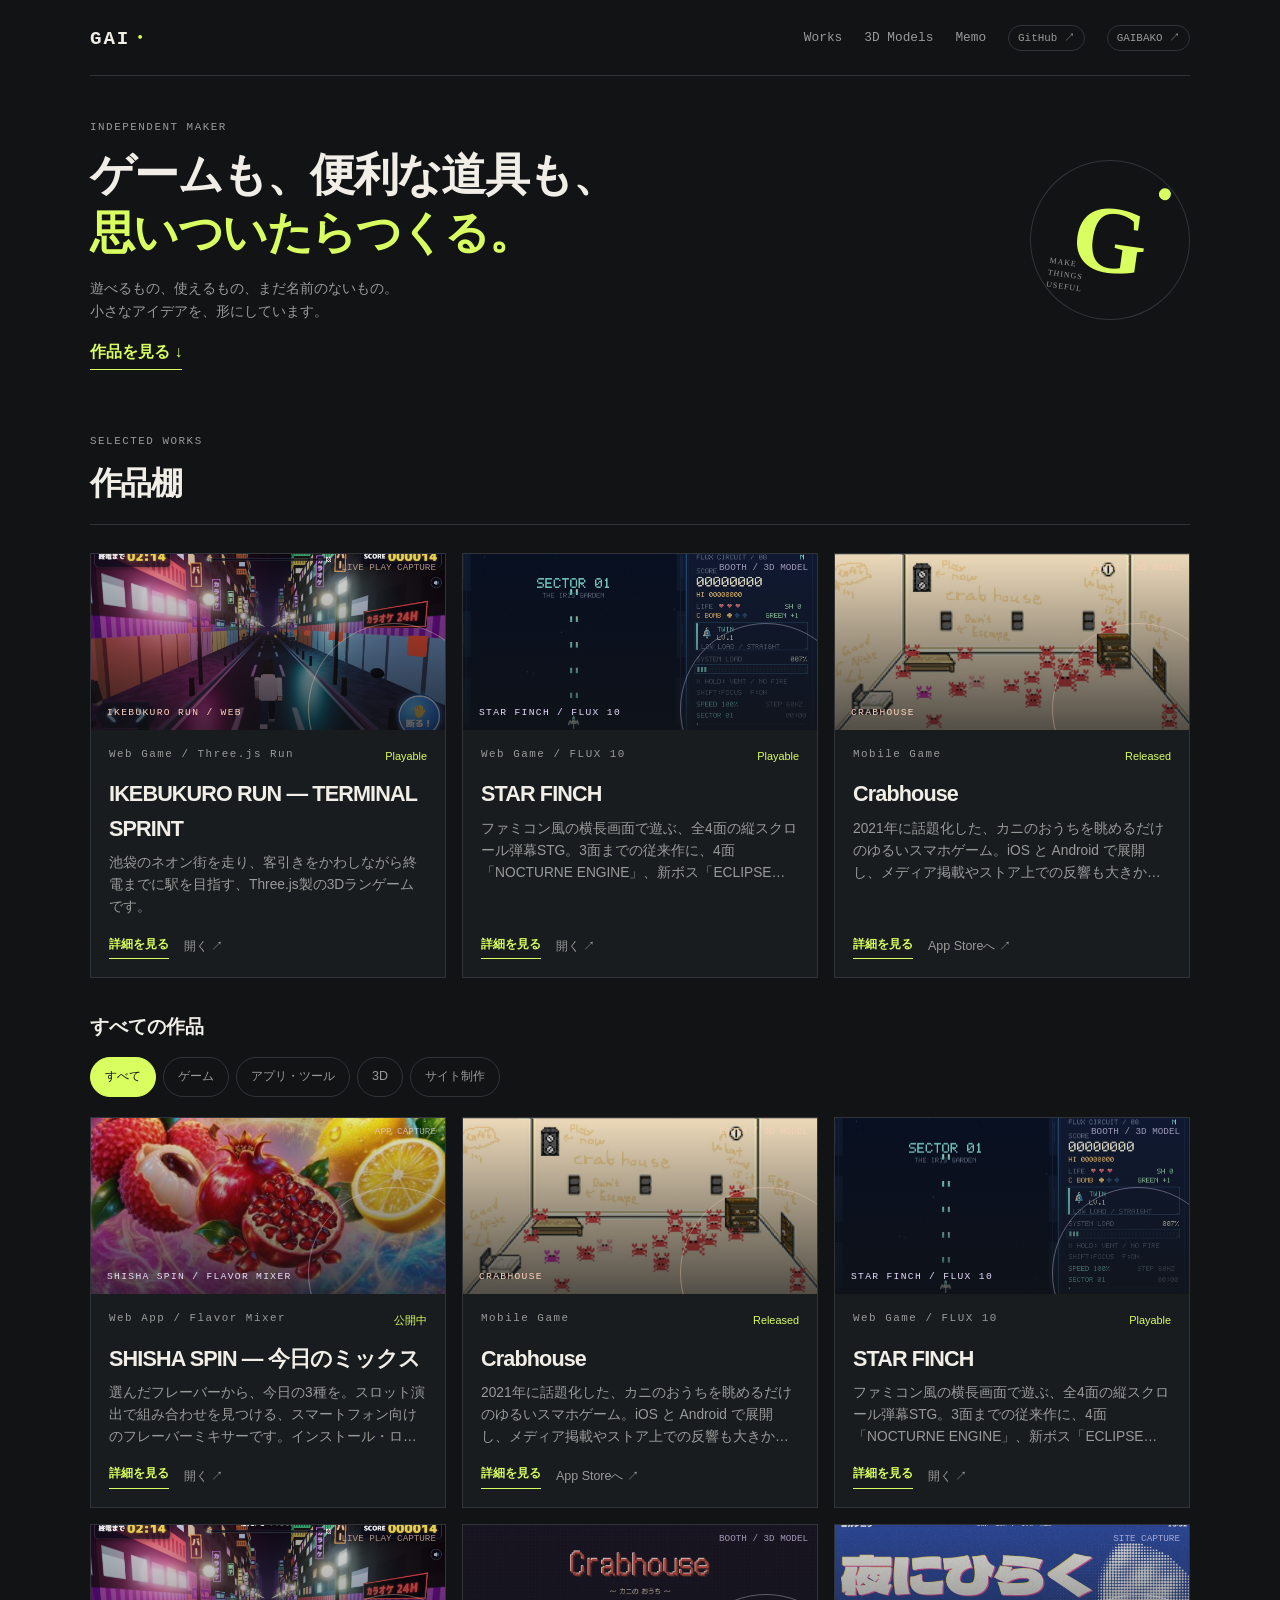
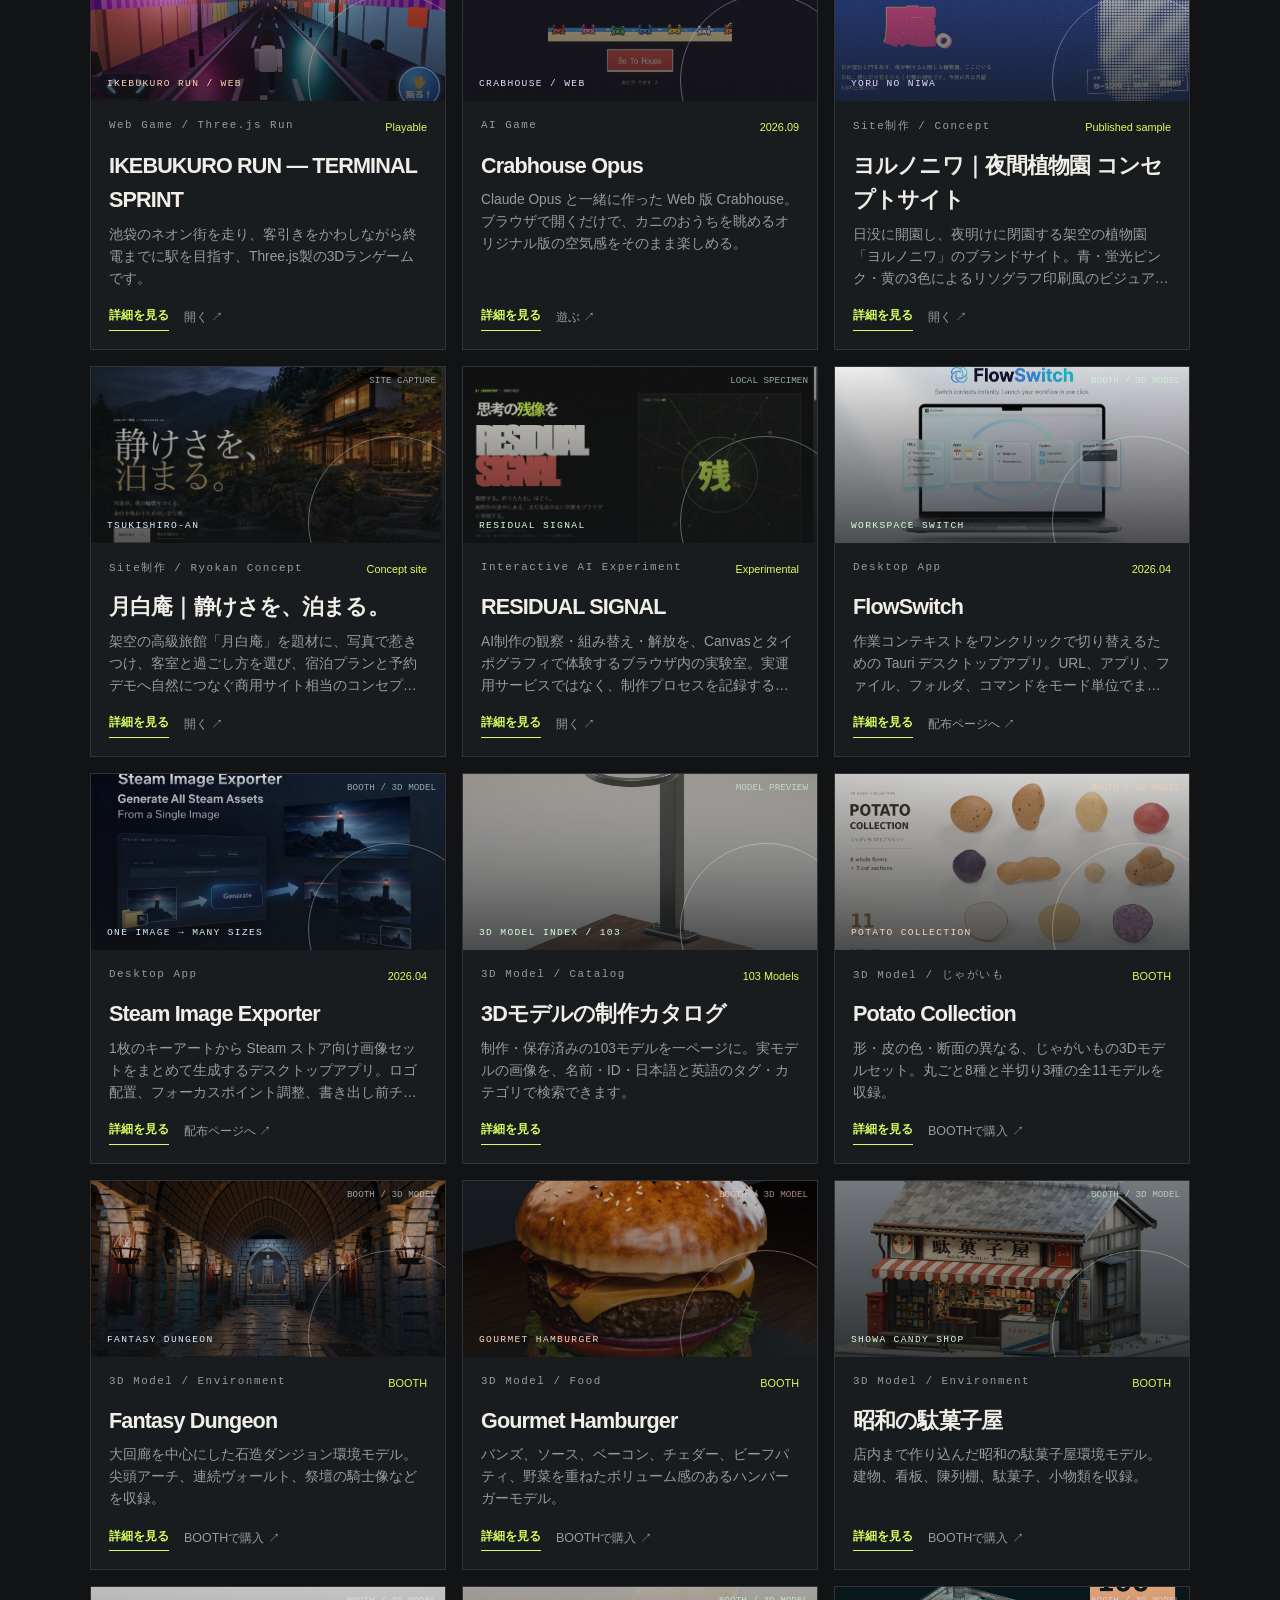
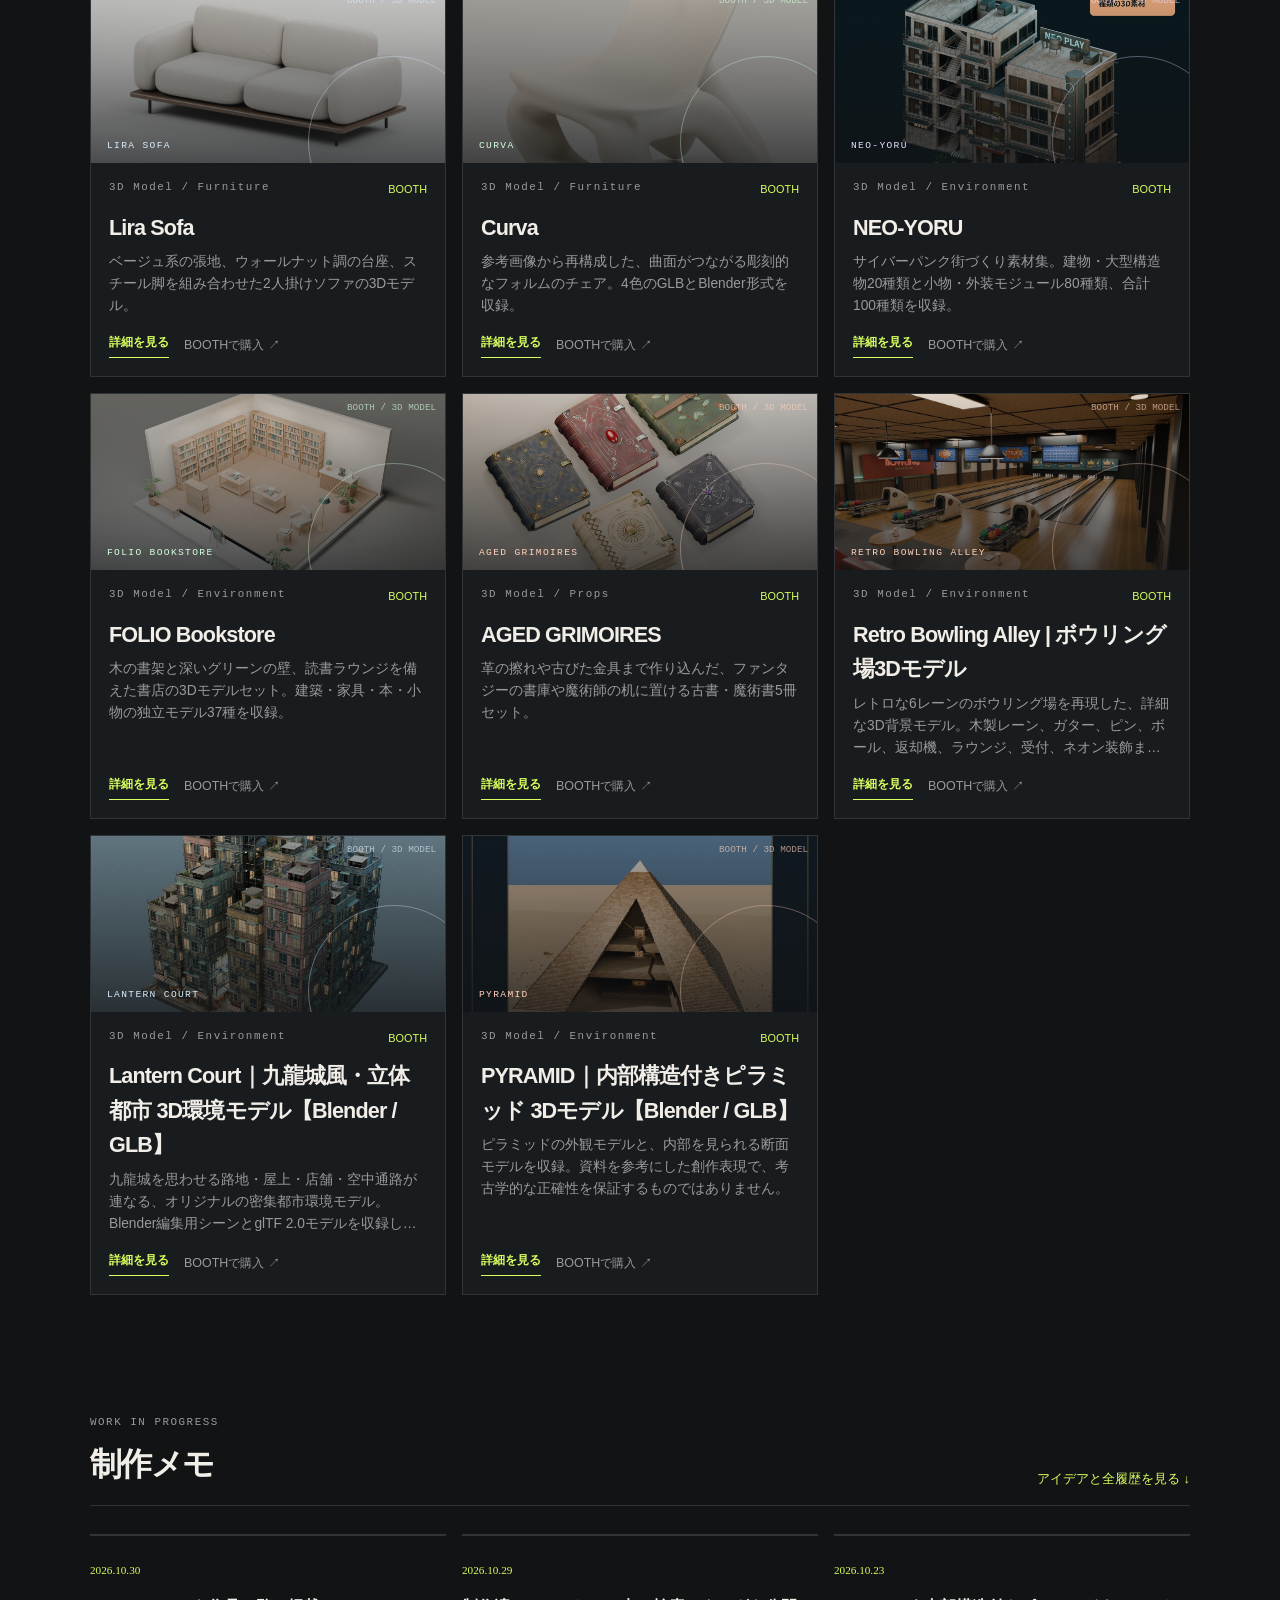
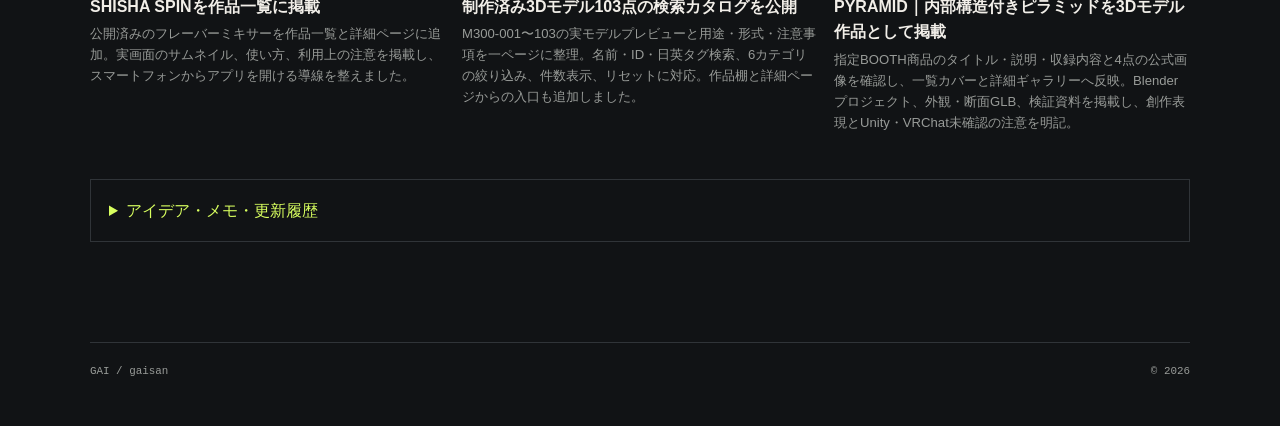
==== commit df57959f: "docs: record SHISHA SPIN portfolio publication" ====
--- a/index.html
+++ b/index.html
@@ -1 +1 @@
-<!doctype html><html lang="ja"><head><meta charset="UTF-8"><meta name="viewport" content="width=device-width,initial-scale=1"><title>GAI — works</title><meta name="description" content="ゲームも、便利な道具も、思いついたらつくる。"><link rel="stylesheet" href="styles.css?v=preview-4"></head><body><header class="site-header"><a class="brand" href="#top">GAI<span>・</span></a><nav><a href="#works">Works</a><a href="models.html">3D Models</a><a href="#memo">Memo</a><a class="tiny-link" href="https://github.com/kamibukuro18" target="_blank" rel="noreferrer">GitHub ↗</a><a class="tiny-link" href="https://gaibako.com/about/" target="_blank" rel="noreferrer">GAIBAKO ↗</a></nav></header><main id="top"><section class="hero"><div><p class="kicker">INDEPENDENT MAKER</p><h1>ゲームも、便利な道具も、<br><em>思いついたらつくる。</em></h1><p class="hero-copy">遊べるもの、使えるもの、まだ名前のないもの。<br>小さなアイデアを、形にしています。</p><a class="hero-link" href="#works">作品を見る ↓</a></div><div class="hero-mark" aria-hidden="true"><span>G</span><i></i><b>MAKE<br>THINGS<br>USEFUL</b></div></section><section id="works" class="section"><div class="section-head"><div><p class="kicker">SELECTED WORKS</p><h2>作品棚</h2></div><p class="section-note">画像がなくても、作品の性格が伝わるように<br>専用のビジュアルで整理しています。</p></div><div id="featured-grid" class="featured-grid"></div><h3 class="all-works-heading">すべての作品</h3><div class="filter-row" role="group" aria-label="作品のカテゴリ"><button class="filter active" data-filter="all">すべて</button><button class="filter" data-filter="game">ゲーム</button><button class="filter" data-filter="tool">アプリ・ツール</button><button class="filter" data-filter="video">動画</button><button class="filter" data-filter="web">Webサンプル</button><button class="filter" data-filter="3d">3D</button></div><div id="works-grid" class="works-grid"></div><p id="empty-state" class="empty-state" hidden>このカテゴリの作品は、これから追加します。</p></section><section id="memo" class="section memo-section"><div class="section-head"><div><p class="kicker">WORK IN PROGRESS</p><h2>制作メモ</h2></div><a id="archive-link" href="#memo-archive" class="text-link">アイデアと全履歴を見る ↓</a></div><div id="memo-grid" class="memo-grid"></div><details id="memo-archive" class="memo-archive"><summary>アイデア・メモ・更新履歴</summary><section id="ideas"><h3>Ideas</h3><div id="ideas-grid" class="memo-grid"></div></section><section id="notes"><h3>Notes</h3><div id="notes-grid" class="memo-grid"></div></section><section id="timeline"><h3>Updates</h3><div id="timeline-grid" class="memo-grid"></div></section></details></section></main><footer><span>GAI / gaisan</span><span>© 2026</span></footer><script src="content.js?v=20261030-shisha-listing"></script><script src="catalog.js?v=20261030-shisha-listing"></script><script src="script.js?v=20261030-shisha-listing"></script></body></html>
+<!doctype html><html lang="ja"><head><meta charset="UTF-8"><meta name="viewport" content="width=device-width,initial-scale=1"><title>GAI — works</title><meta name="description" content="ゲームも、便利な道具も、思いついたらつくる。"><link rel="stylesheet" href="styles.css?v=preview-4"></head><body><header class="site-header"><a class="brand" href="#top">GAI<span>・</span></a><nav><a href="#works">Works</a><a href="models.html">3D Models</a><a href="#memo">Memo</a><a class="tiny-link" href="https://github.com/kamibukuro18" target="_blank" rel="noreferrer">GitHub ↗</a><a class="tiny-link" href="https://gaibako.com/about/" target="_blank" rel="noreferrer">GAIBAKO ↗</a></nav></header><main id="top"><section class="hero"><div><p class="kicker">INDEPENDENT MAKER</p><h1>ゲームも、便利な道具も、<br><em>思いついたらつくる。</em></h1><p class="hero-copy">遊べるもの、使えるもの、まだ名前のないもの。<br>小さなアイデアを、形にしています。</p><a class="hero-link" href="#works">作品を見る ↓</a></div><div class="hero-mark" aria-hidden="true"><span>G</span><i></i><b>MAKE<br>THINGS<br>USEFUL</b></div></section><section id="works" class="section"><div class="section-head"><div><p class="kicker">SELECTED WORKS</p><h2>作品棚</h2></div><p class="section-note">画像がなくても、作品の性格が伝わるように<br>専用のビジュアルで整理しています。</p></div><div id="featured-grid" class="featured-grid"></div><h3 class="all-works-heading">すべての作品</h3><div class="filter-row" role="group" aria-label="作品のカテゴリ"><button class="filter active" data-filter="all">すべて</button><button class="filter" data-filter="game">ゲーム</button><button class="filter" data-filter="tool">アプリ・ツール</button><button class="filter" data-filter="video">動画</button><button class="filter" data-filter="web">Webサンプル</button><button class="filter" data-filter="3d">3D</button></div><div id="works-grid" class="works-grid"></div><p id="empty-state" class="empty-state" hidden>このカテゴリの作品は、これから追加します。</p></section><section id="memo" class="section memo-section"><div class="section-head"><div><p class="kicker">WORK IN PROGRESS</p><h2>制作メモ</h2></div><a id="archive-link" href="#memo-archive" class="text-link">アイデアと全履歴を見る ↓</a></div><div id="memo-grid" class="memo-grid"></div><details id="memo-archive" class="memo-archive"><summary>アイデア・メモ・更新履歴</summary><section id="ideas"><h3>Ideas</h3><div id="ideas-grid" class="memo-grid"></div></section><section id="notes"><h3>Notes</h3><div id="notes-grid" class="memo-grid"></div></section><section id="timeline"><h3>Updates</h3><div id="timeline-grid" class="memo-grid"></div></section></details></section></main><footer><span>GAI / gaisan</span><span>© 2026</span></footer><script src="content.js?v=20261030-shisha-listing-history"></script><script src="catalog.js?v=20261030-shisha-listing-history"></script><script src="script.js?v=20261030-shisha-listing-history"></script></body></html>
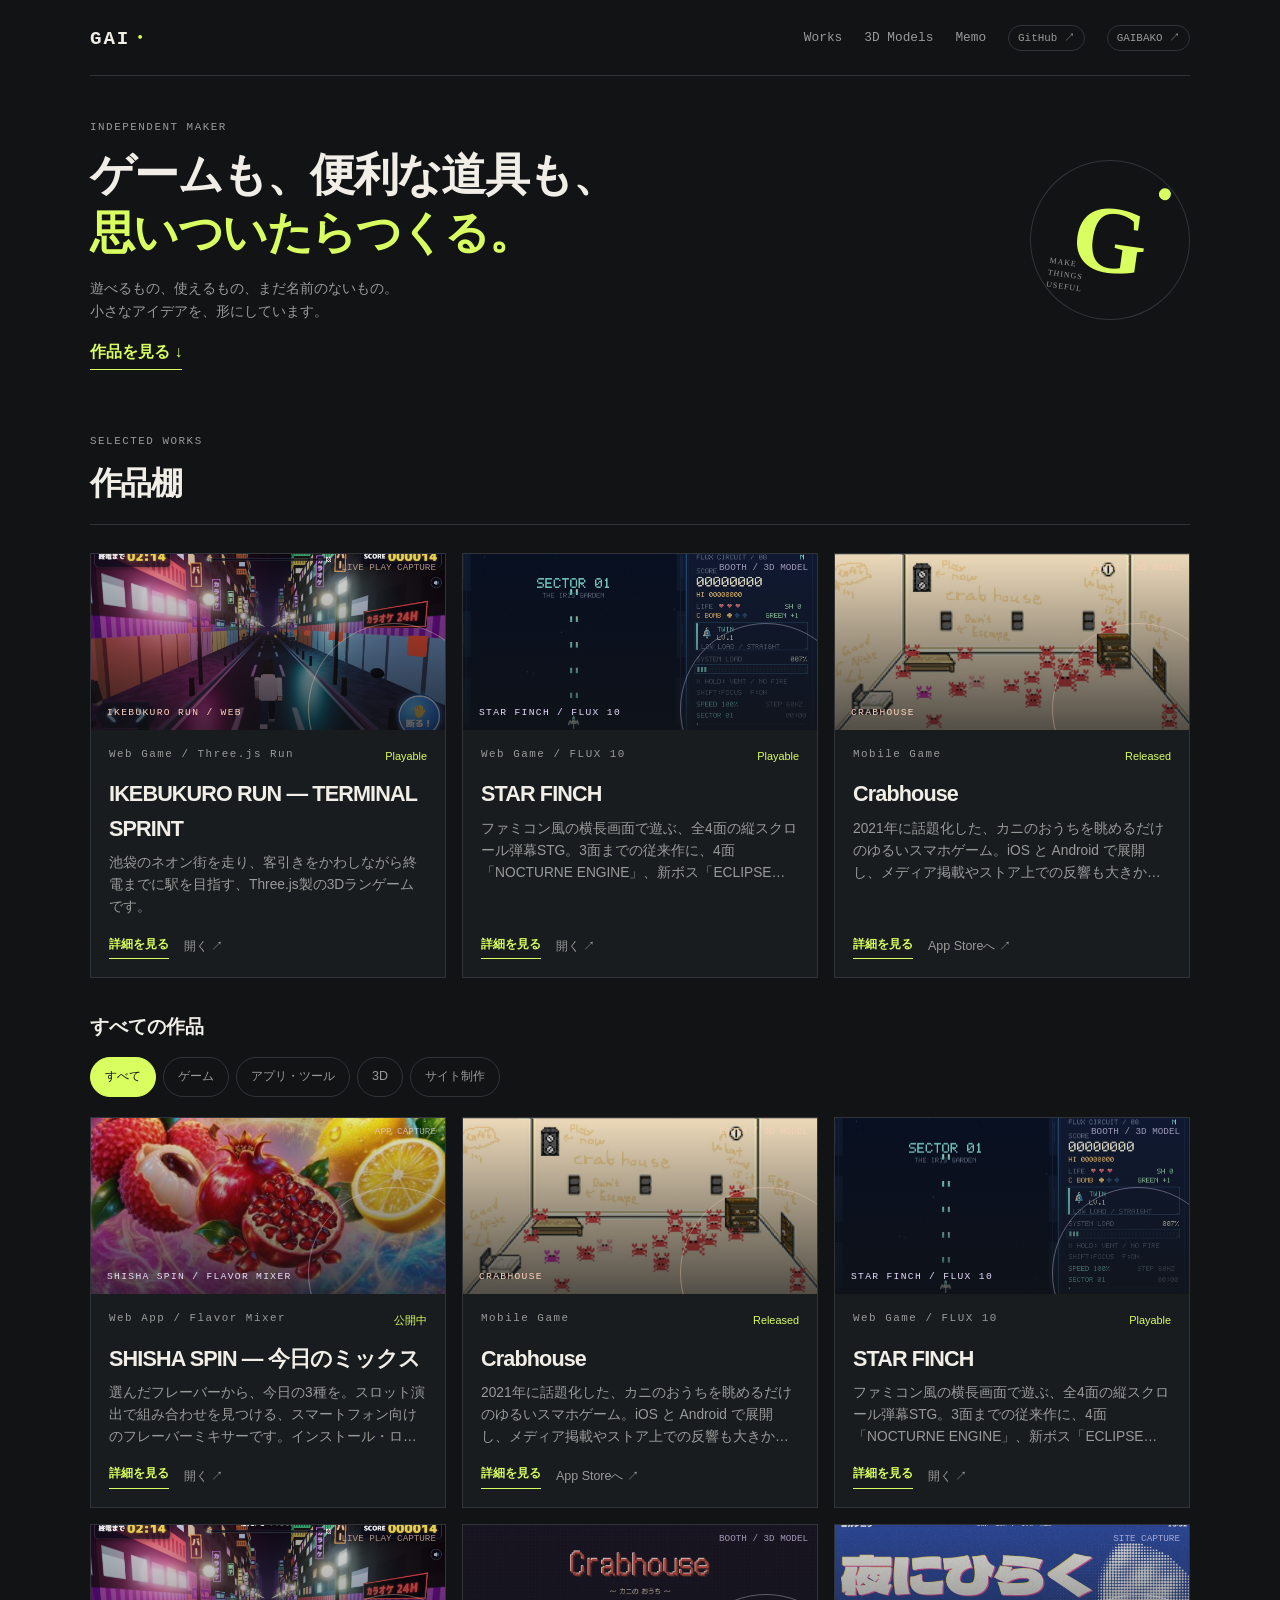
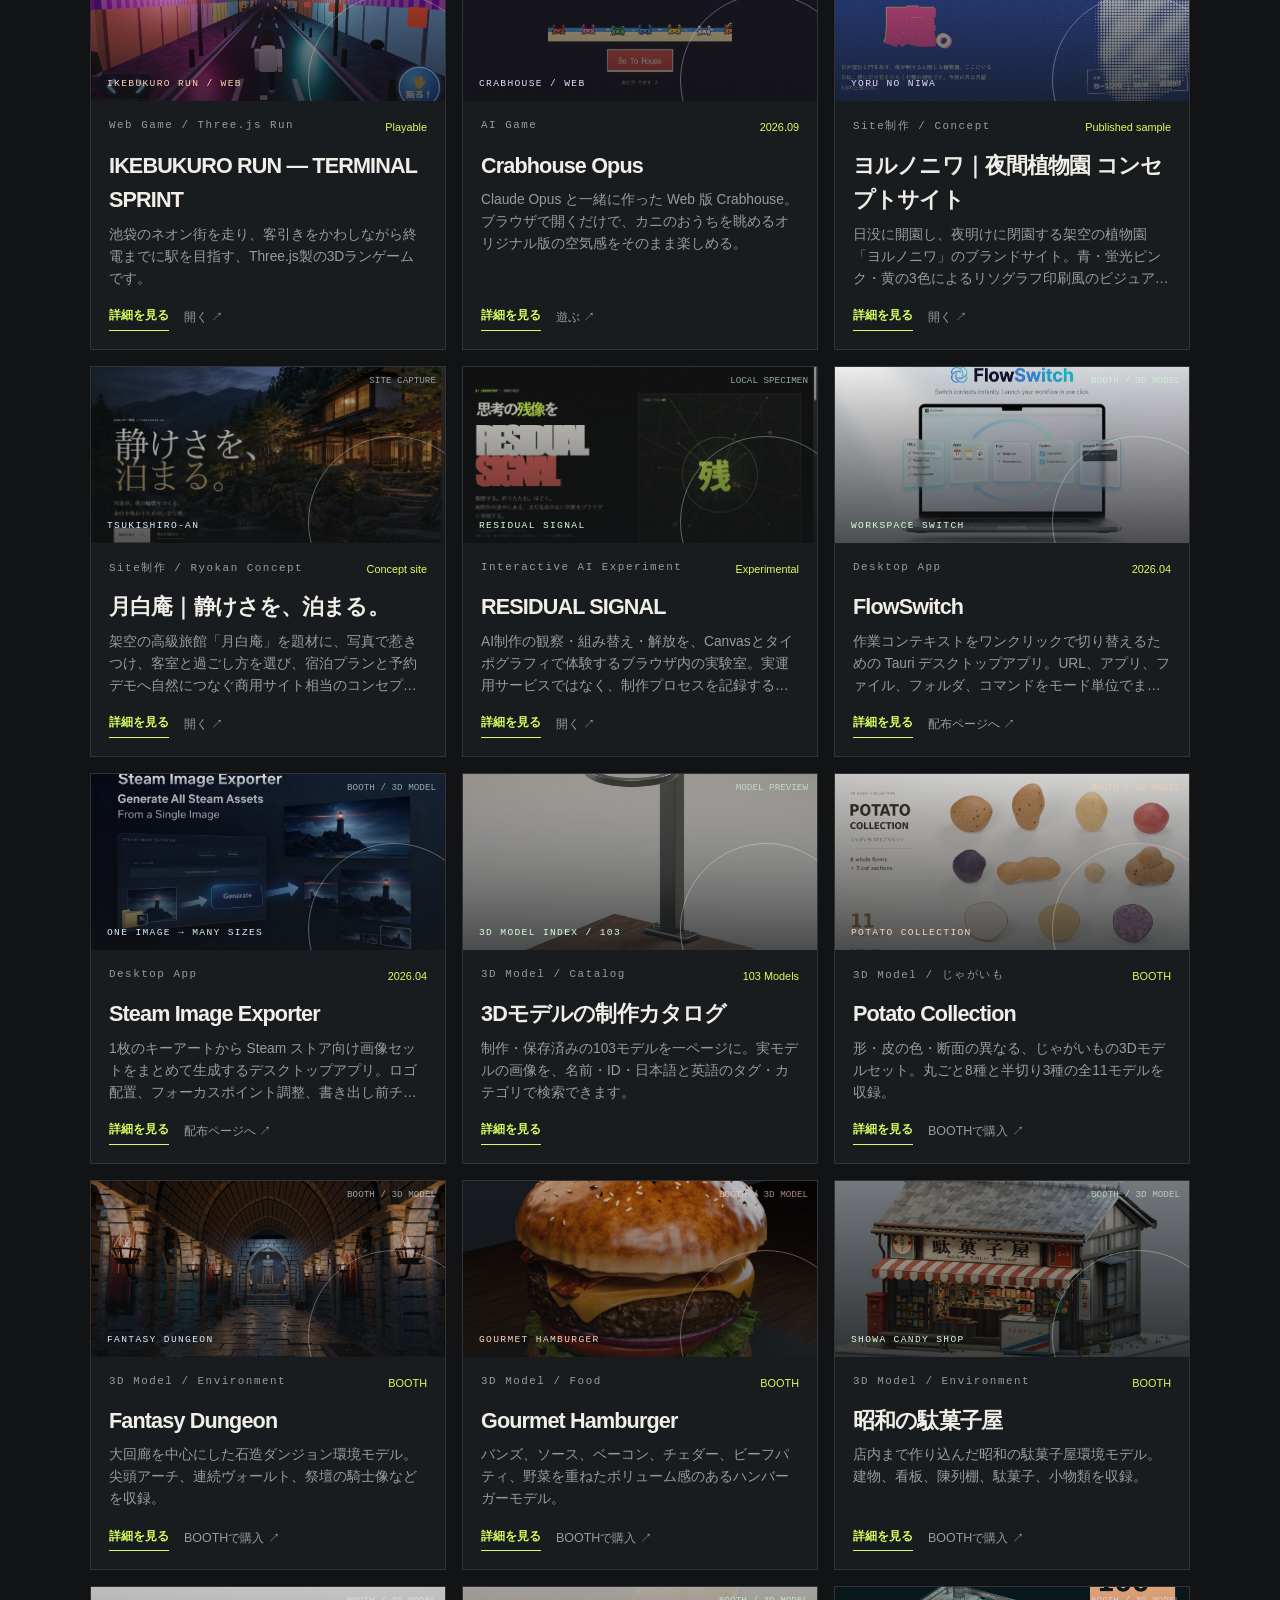
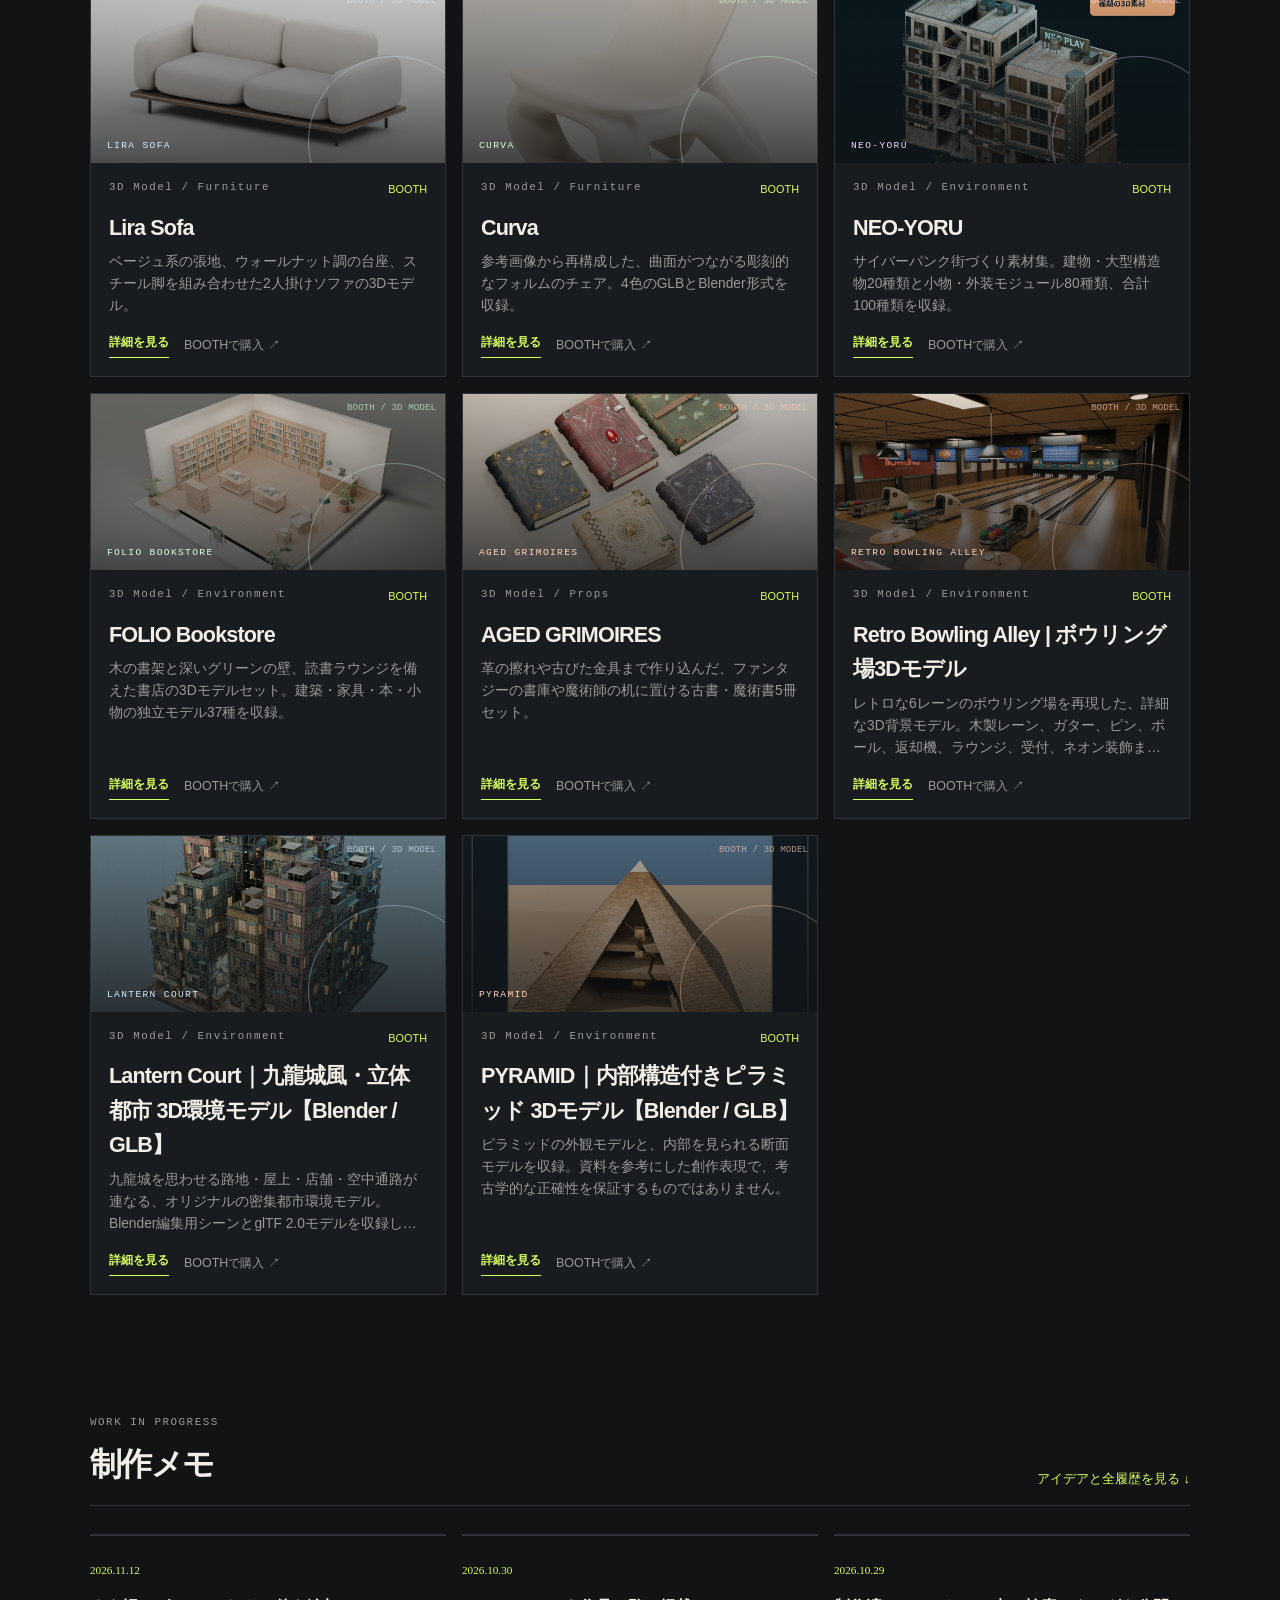
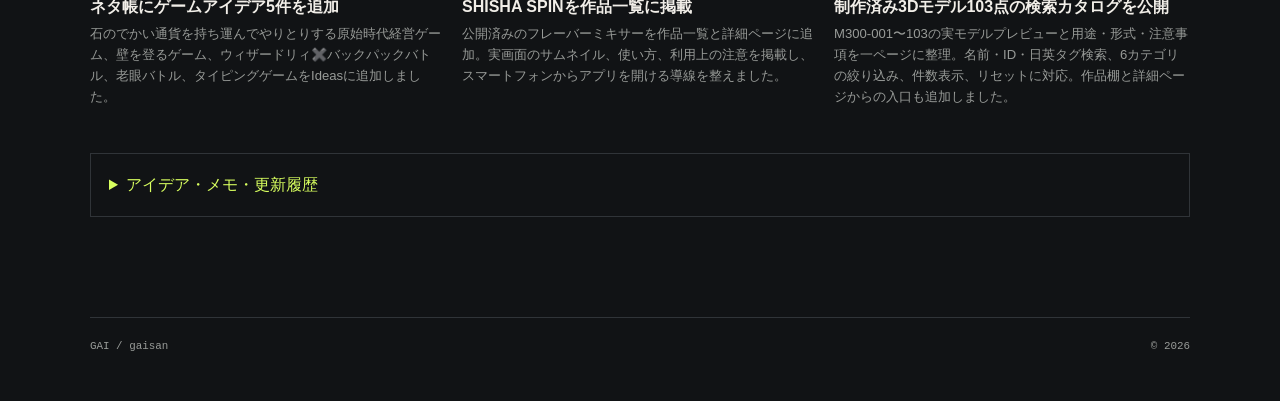
==== commit b8c2899b: "Refresh app idea content cache" ====
--- a/index.html
+++ b/index.html
@@ -1 +1 @@
-<!doctype html><html lang="ja"><head><meta charset="UTF-8"><meta name="viewport" content="width=device-width,initial-scale=1"><title>GAI — works</title><meta name="description" content="ゲームも、便利な道具も、思いついたらつくる。"><link rel="stylesheet" href="styles.css?v=preview-4"></head><body><header class="site-header"><a class="brand" href="#top">GAI<span>・</span></a><nav><a href="#works">Works</a><a href="models.html">3D Models</a><a href="#memo">Memo</a><a class="tiny-link" href="https://github.com/kamibukuro18" target="_blank" rel="noreferrer">GitHub ↗</a><a class="tiny-link" href="https://gaibako.com/about/" target="_blank" rel="noreferrer">GAIBAKO ↗</a></nav></header><main id="top"><section class="hero"><div><p class="kicker">INDEPENDENT MAKER</p><h1>ゲームも、便利な道具も、<br><em>思いついたらつくる。</em></h1><p class="hero-copy">遊べるもの、使えるもの、まだ名前のないもの。<br>小さなアイデアを、形にしています。</p><a class="hero-link" href="#works">作品を見る ↓</a></div><div class="hero-mark" aria-hidden="true"><span>G</span><i></i><b>MAKE<br>THINGS<br>USEFUL</b></div></section><section id="works" class="section"><div class="section-head"><div><p class="kicker">SELECTED WORKS</p><h2>作品棚</h2></div><p class="section-note">画像がなくても、作品の性格が伝わるように<br>専用のビジュアルで整理しています。</p></div><div id="featured-grid" class="featured-grid"></div><h3 class="all-works-heading">すべての作品</h3><div class="filter-row" role="group" aria-label="作品のカテゴリ"><button class="filter active" data-filter="all">すべて</button><button class="filter" data-filter="game">ゲーム</button><button class="filter" data-filter="tool">アプリ・ツール</button><button class="filter" data-filter="video">動画</button><button class="filter" data-filter="web">Webサンプル</button><button class="filter" data-filter="3d">3D</button></div><div id="works-grid" class="works-grid"></div><p id="empty-state" class="empty-state" hidden>このカテゴリの作品は、これから追加します。</p></section><section id="memo" class="section memo-section"><div class="section-head"><div><p class="kicker">WORK IN PROGRESS</p><h2>制作メモ</h2></div><a id="archive-link" href="#memo-archive" class="text-link">アイデアと全履歴を見る ↓</a></div><div id="memo-grid" class="memo-grid"></div><details id="memo-archive" class="memo-archive"><summary>アイデア・メモ・更新履歴</summary><section id="ideas"><h3>Ideas</h3><div id="ideas-grid" class="memo-grid"></div></section><section id="notes"><h3>Notes</h3><div id="notes-grid" class="memo-grid"></div></section><section id="timeline"><h3>Updates</h3><div id="timeline-grid" class="memo-grid"></div></section></details></section></main><footer><span>GAI / gaisan</span><span>© 2026</span></footer><script src="content.js?v=20261030-shisha-listing-history"></script><script src="catalog.js?v=20261030-shisha-listing-history"></script><script src="script.js?v=20261030-shisha-listing-history"></script></body></html>
+<!doctype html><html lang="ja"><head><meta charset="UTF-8"><meta name="viewport" content="width=device-width,initial-scale=1"><title>GAI — works</title><meta name="description" content="ゲームも、便利な道具も、思いついたらつくる。"><link rel="stylesheet" href="styles.css?v=preview-4"></head><body><header class="site-header"><a class="brand" href="#top">GAI<span>・</span></a><nav><a href="#works">Works</a><a href="models.html">3D Models</a><a href="#memo">Memo</a><a class="tiny-link" href="https://github.com/kamibukuro18" target="_blank" rel="noreferrer">GitHub ↗</a><a class="tiny-link" href="https://gaibako.com/about/" target="_blank" rel="noreferrer">GAIBAKO ↗</a></nav></header><main id="top"><section class="hero"><div><p class="kicker">INDEPENDENT MAKER</p><h1>ゲームも、便利な道具も、<br><em>思いついたらつくる。</em></h1><p class="hero-copy">遊べるもの、使えるもの、まだ名前のないもの。<br>小さなアイデアを、形にしています。</p><a class="hero-link" href="#works">作品を見る ↓</a></div><div class="hero-mark" aria-hidden="true"><span>G</span><i></i><b>MAKE<br>THINGS<br>USEFUL</b></div></section><section id="works" class="section"><div class="section-head"><div><p class="kicker">SELECTED WORKS</p><h2>作品棚</h2></div><p class="section-note">画像がなくても、作品の性格が伝わるように<br>専用のビジュアルで整理しています。</p></div><div id="featured-grid" class="featured-grid"></div><h3 class="all-works-heading">すべての作品</h3><div class="filter-row" role="group" aria-label="作品のカテゴリ"><button class="filter active" data-filter="all">すべて</button><button class="filter" data-filter="game">ゲーム</button><button class="filter" data-filter="tool">アプリ・ツール</button><button class="filter" data-filter="video">動画</button><button class="filter" data-filter="web">Webサンプル</button><button class="filter" data-filter="3d">3D</button></div><div id="works-grid" class="works-grid"></div><p id="empty-state" class="empty-state" hidden>このカテゴリの作品は、これから追加します。</p></section><section id="memo" class="section memo-section"><div class="section-head"><div><p class="kicker">WORK IN PROGRESS</p><h2>制作メモ</h2></div><a id="archive-link" href="#memo-archive" class="text-link">アイデアと全履歴を見る ↓</a></div><div id="memo-grid" class="memo-grid"></div><details id="memo-archive" class="memo-archive"><summary>アイデア・メモ・更新履歴</summary><section id="ideas"><h3>Ideas</h3><div id="ideas-grid" class="memo-grid"></div></section><section id="notes"><h3>Notes</h3><div id="notes-grid" class="memo-grid"></div></section><section id="timeline"><h3>Updates</h3><div id="timeline-grid" class="memo-grid"></div></section></details></section></main><footer><span>GAI / gaisan</span><span>© 2026</span></footer><script src="content.js?v=20261113-app-ideas"></script><script src="catalog.js?v=20261030-shisha-listing-history"></script><script src="script.js?v=20261030-shisha-listing-history"></script></body></html>
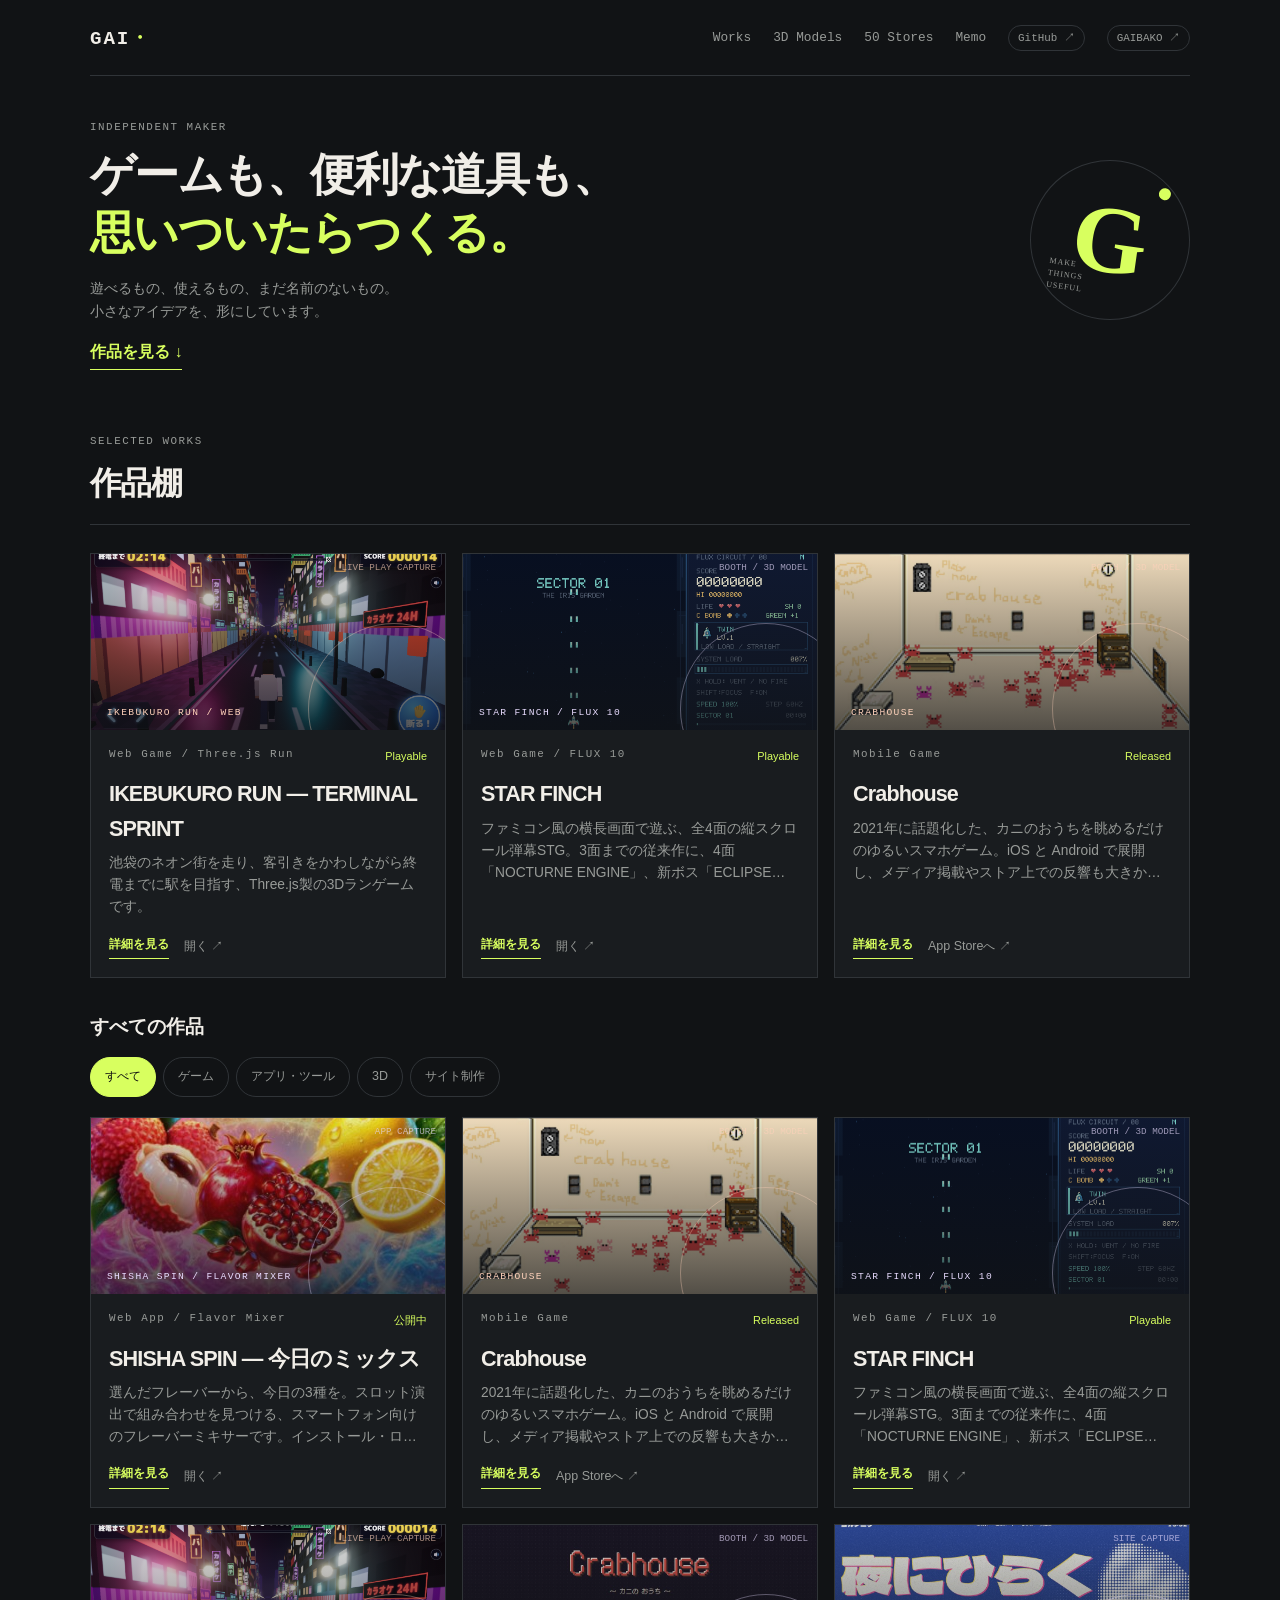
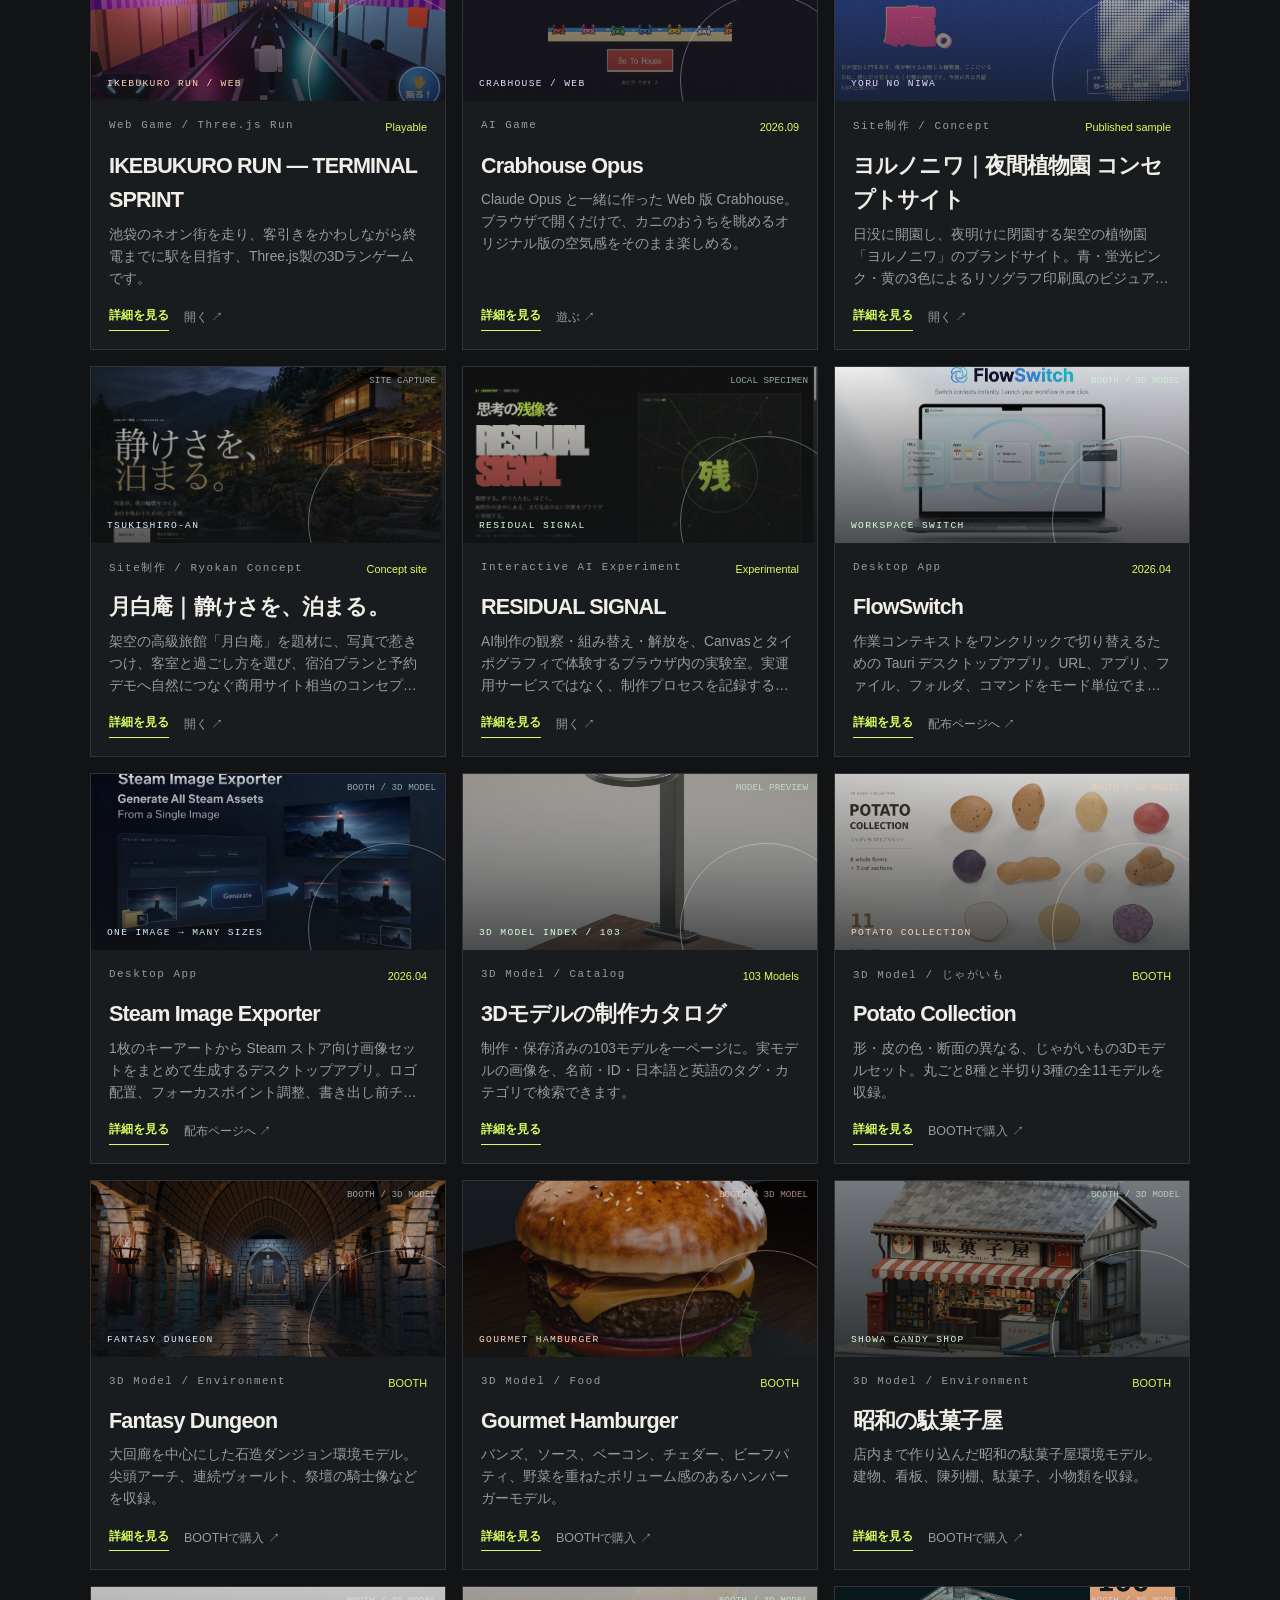
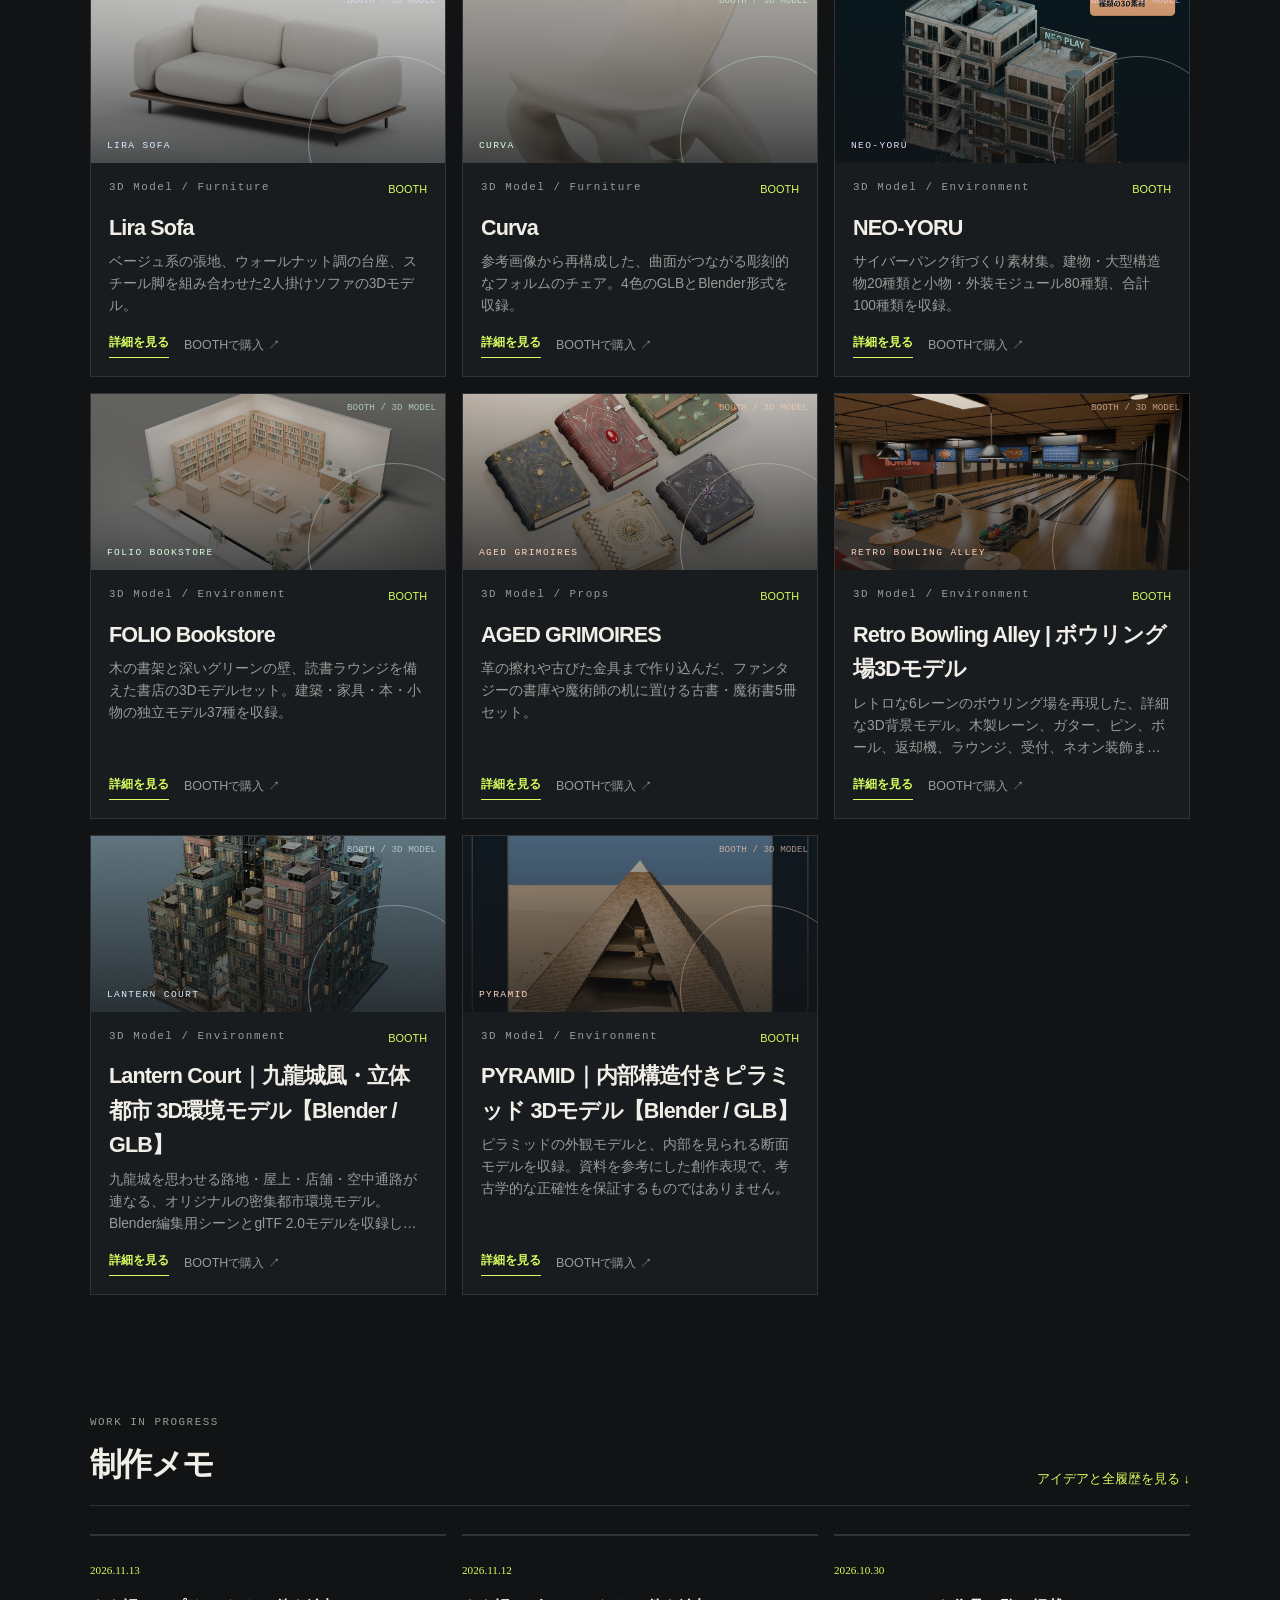
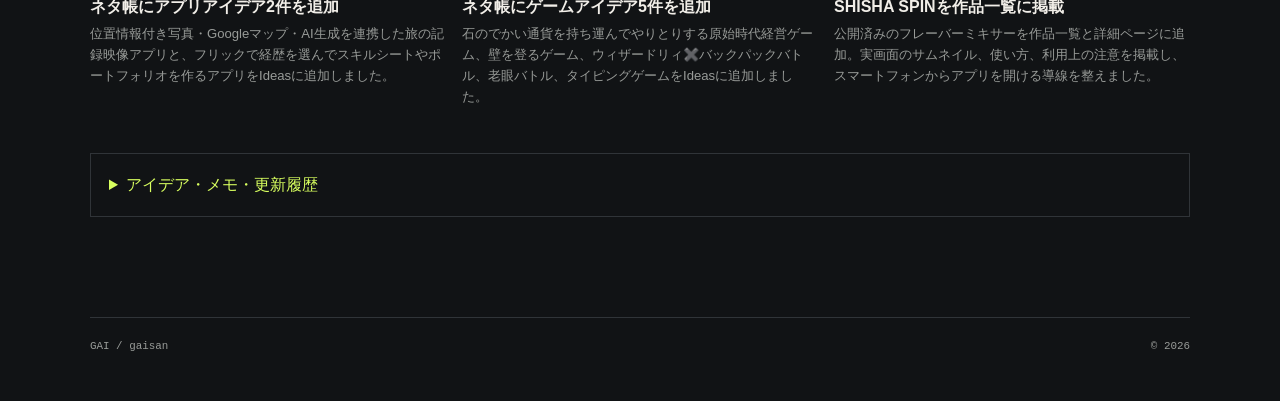
==== commit eb8997ad: "Publish 50 Stores Project and three approved exhibitions" ====
--- a/index.html
+++ b/index.html
@@ -1 +1 @@
-<!doctype html><html lang="ja"><head><meta charset="UTF-8"><meta name="viewport" content="width=device-width,initial-scale=1"><title>GAI — works</title><meta name="description" content="ゲームも、便利な道具も、思いついたらつくる。"><link rel="stylesheet" href="styles.css?v=preview-4"></head><body><header class="site-header"><a class="brand" href="#top">GAI<span>・</span></a><nav><a href="#works">Works</a><a href="models.html">3D Models</a><a href="#memo">Memo</a><a class="tiny-link" href="https://github.com/kamibukuro18" target="_blank" rel="noreferrer">GitHub ↗</a><a class="tiny-link" href="https://gaibako.com/about/" target="_blank" rel="noreferrer">GAIBAKO ↗</a></nav></header><main id="top"><section class="hero"><div><p class="kicker">INDEPENDENT MAKER</p><h1>ゲームも、便利な道具も、<br><em>思いついたらつくる。</em></h1><p class="hero-copy">遊べるもの、使えるもの、まだ名前のないもの。<br>小さなアイデアを、形にしています。</p><a class="hero-link" href="#works">作品を見る ↓</a></div><div class="hero-mark" aria-hidden="true"><span>G</span><i></i><b>MAKE<br>THINGS<br>USEFUL</b></div></section><section id="works" class="section"><div class="section-head"><div><p class="kicker">SELECTED WORKS</p><h2>作品棚</h2></div><p class="section-note">画像がなくても、作品の性格が伝わるように<br>専用のビジュアルで整理しています。</p></div><div id="featured-grid" class="featured-grid"></div><h3 class="all-works-heading">すべての作品</h3><div class="filter-row" role="group" aria-label="作品のカテゴリ"><button class="filter active" data-filter="all">すべて</button><button class="filter" data-filter="game">ゲーム</button><button class="filter" data-filter="tool">アプリ・ツール</button><button class="filter" data-filter="video">動画</button><button class="filter" data-filter="web">Webサンプル</button><button class="filter" data-filter="3d">3D</button></div><div id="works-grid" class="works-grid"></div><p id="empty-state" class="empty-state" hidden>このカテゴリの作品は、これから追加します。</p></section><section id="memo" class="section memo-section"><div class="section-head"><div><p class="kicker">WORK IN PROGRESS</p><h2>制作メモ</h2></div><a id="archive-link" href="#memo-archive" class="text-link">アイデアと全履歴を見る ↓</a></div><div id="memo-grid" class="memo-grid"></div><details id="memo-archive" class="memo-archive"><summary>アイデア・メモ・更新履歴</summary><section id="ideas"><h3>Ideas</h3><div id="ideas-grid" class="memo-grid"></div></section><section id="notes"><h3>Notes</h3><div id="notes-grid" class="memo-grid"></div></section><section id="timeline"><h3>Updates</h3><div id="timeline-grid" class="memo-grid"></div></section></details></section></main><footer><span>GAI / gaisan</span><span>© 2026</span></footer><script src="content.js?v=20261113-app-ideas"></script><script src="catalog.js?v=20261030-shisha-listing-history"></script><script src="script.js?v=20261030-shisha-listing-history"></script></body></html>
+<!doctype html><html lang="ja"><head><meta charset="UTF-8"><meta name="viewport" content="width=device-width,initial-scale=1"><title>GAI — works</title><meta name="description" content="ゲームも、便利な道具も、思いついたらつくる。"><link rel="stylesheet" href="styles.css?v=preview-4"></head><body><header class="site-header"><a class="brand" href="#top">GAI<span>・</span></a><nav><a href="#works">Works</a><a href="models.html">3D Models</a><a href="50-stores/">50 Stores</a><a href="#memo">Memo</a><a class="tiny-link" href="https://github.com/kamibukuro18" target="_blank" rel="noreferrer">GitHub ↗</a><a class="tiny-link" href="https://gaibako.com/about/" target="_blank" rel="noreferrer">GAIBAKO ↗</a></nav></header><main id="top"><section class="hero"><div><p class="kicker">INDEPENDENT MAKER</p><h1>ゲームも、便利な道具も、<br><em>思いついたらつくる。</em></h1><p class="hero-copy">遊べるもの、使えるもの、まだ名前のないもの。<br>小さなアイデアを、形にしています。</p><a class="hero-link" href="#works">作品を見る ↓</a></div><div class="hero-mark" aria-hidden="true"><span>G</span><i></i><b>MAKE<br>THINGS<br>USEFUL</b></div></section><section id="works" class="section"><div class="section-head"><div><p class="kicker">SELECTED WORKS</p><h2>作品棚</h2></div><p class="section-note">画像がなくても、作品の性格が伝わるように<br>専用のビジュアルで整理しています。</p></div><div id="featured-grid" class="featured-grid"></div><h3 class="all-works-heading">すべての作品</h3><div class="filter-row" role="group" aria-label="作品のカテゴリ"><button class="filter active" data-filter="all">すべて</button><button class="filter" data-filter="game">ゲーム</button><button class="filter" data-filter="tool">アプリ・ツール</button><button class="filter" data-filter="video">動画</button><button class="filter" data-filter="web">Webサンプル</button><button class="filter" data-filter="3d">3D</button></div><div id="works-grid" class="works-grid"></div><p id="empty-state" class="empty-state" hidden>このカテゴリの作品は、これから追加します。</p></section><section id="memo" class="section memo-section"><div class="section-head"><div><p class="kicker">WORK IN PROGRESS</p><h2>制作メモ</h2></div><a id="archive-link" href="#memo-archive" class="text-link">アイデアと全履歴を見る ↓</a></div><div id="memo-grid" class="memo-grid"></div><details id="memo-archive" class="memo-archive"><summary>アイデア・メモ・更新履歴</summary><section id="ideas"><h3>Ideas</h3><div id="ideas-grid" class="memo-grid"></div></section><section id="notes"><h3>Notes</h3><div id="notes-grid" class="memo-grid"></div></section><section id="timeline"><h3>Updates</h3><div id="timeline-grid" class="memo-grid"></div></section></details></section></main><footer><span>GAI / gaisan</span><span>© 2026</span></footer><script src="content.js?v=20261113-app-ideas"></script><script src="catalog.js?v=20261030-shisha-listing-history"></script><script src="script.js?v=20261030-shisha-listing-history"></script></body></html>
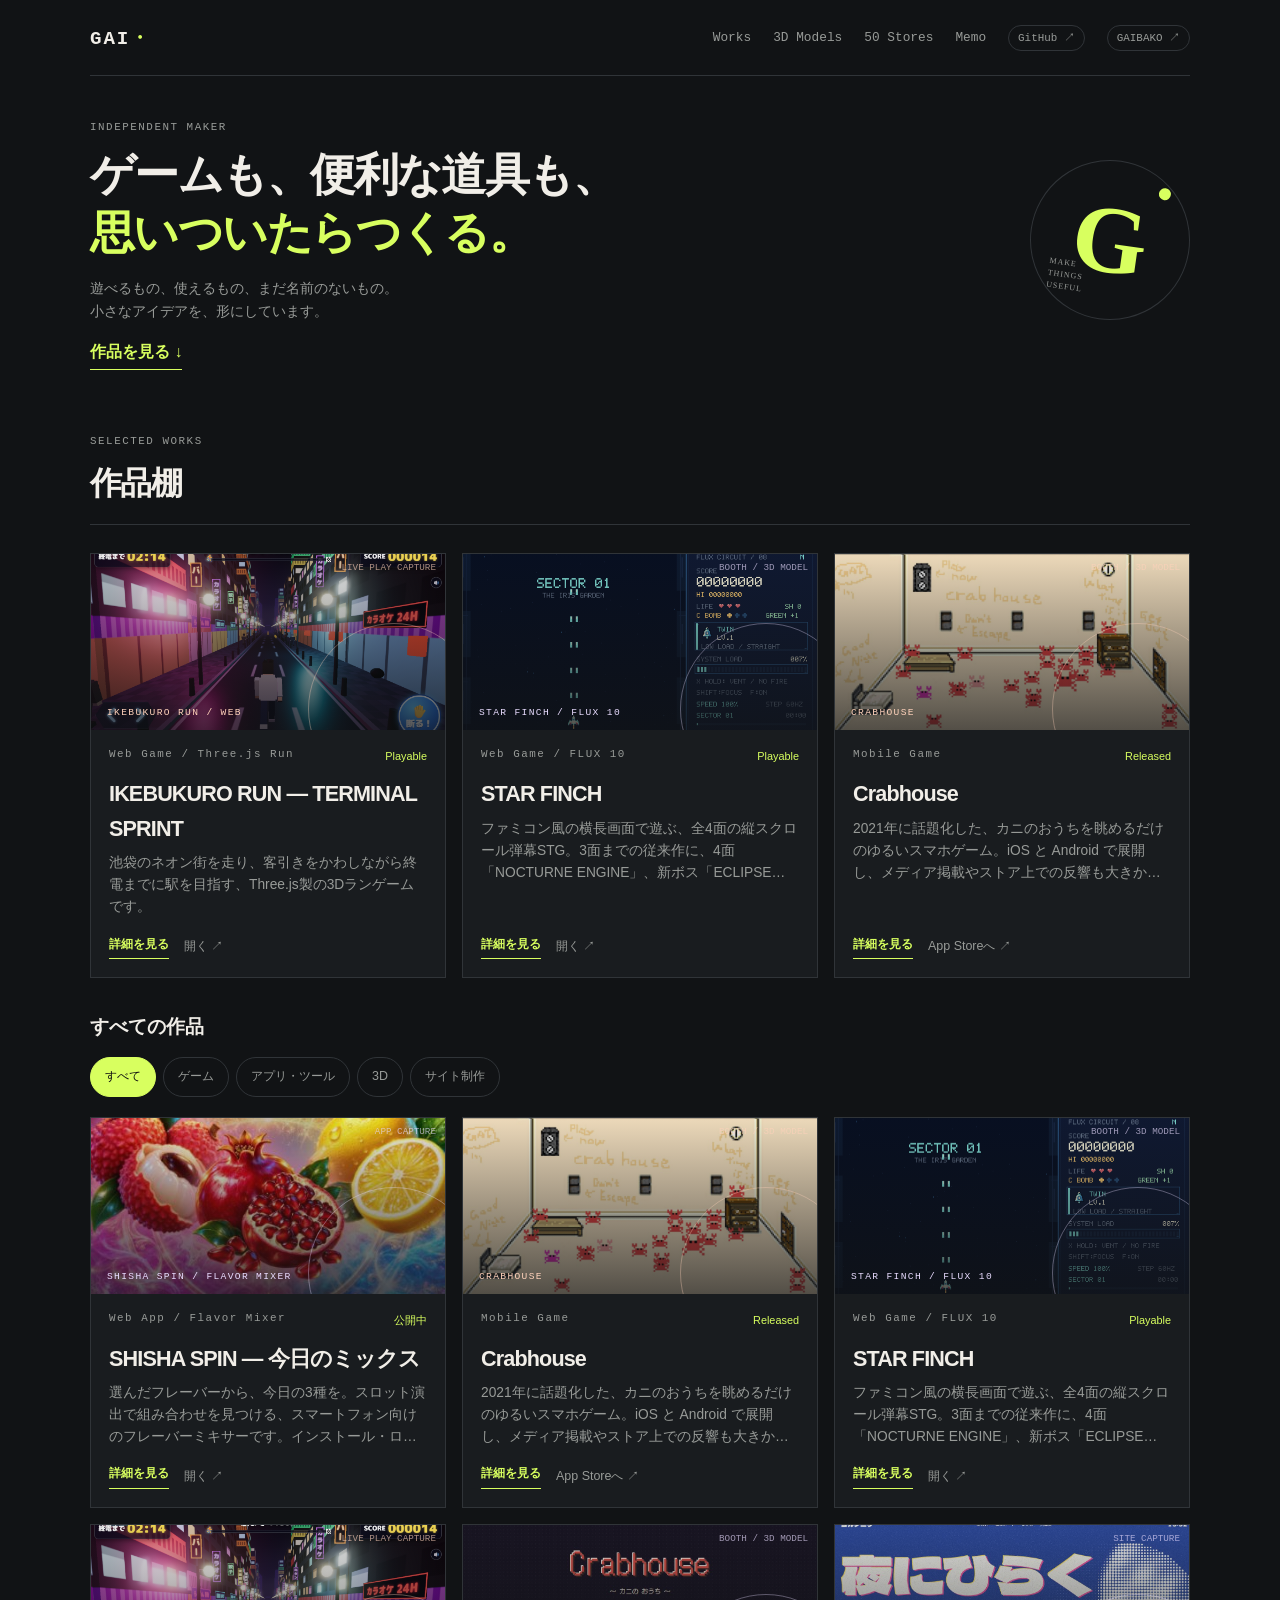
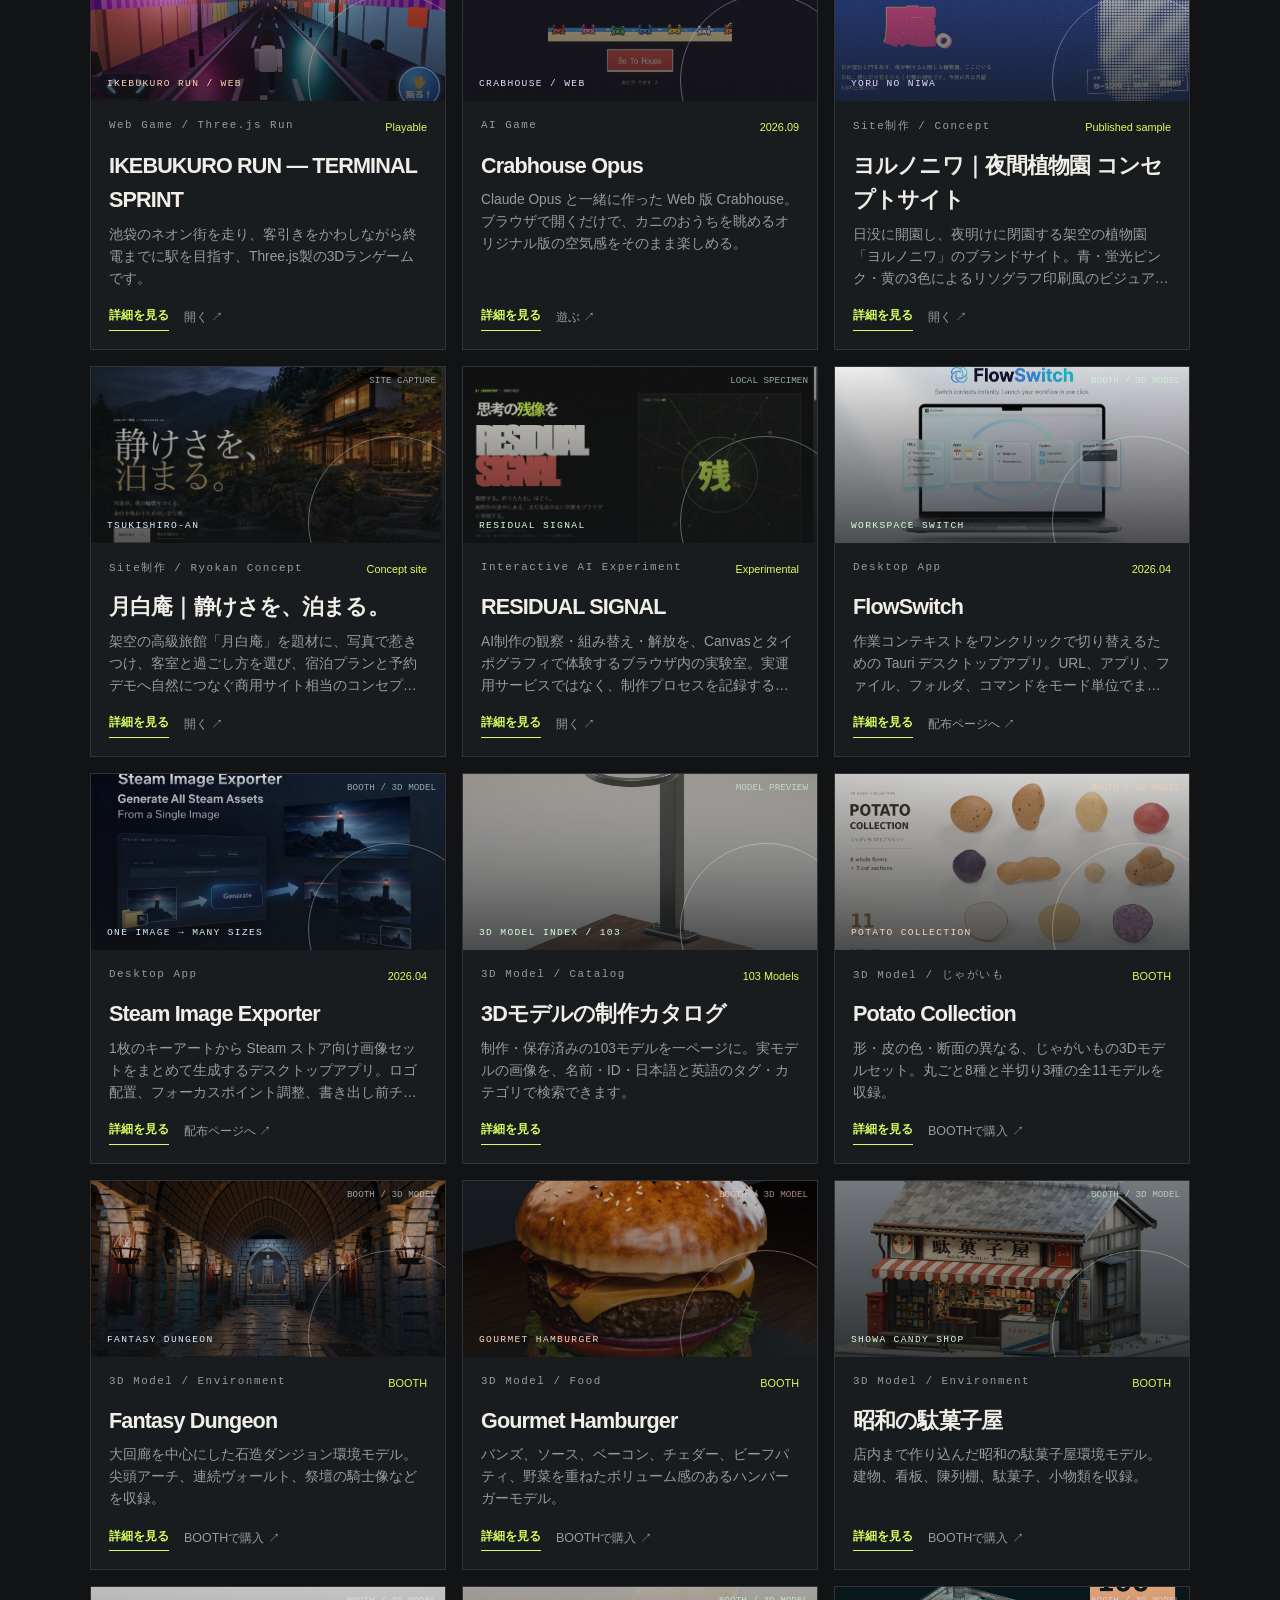
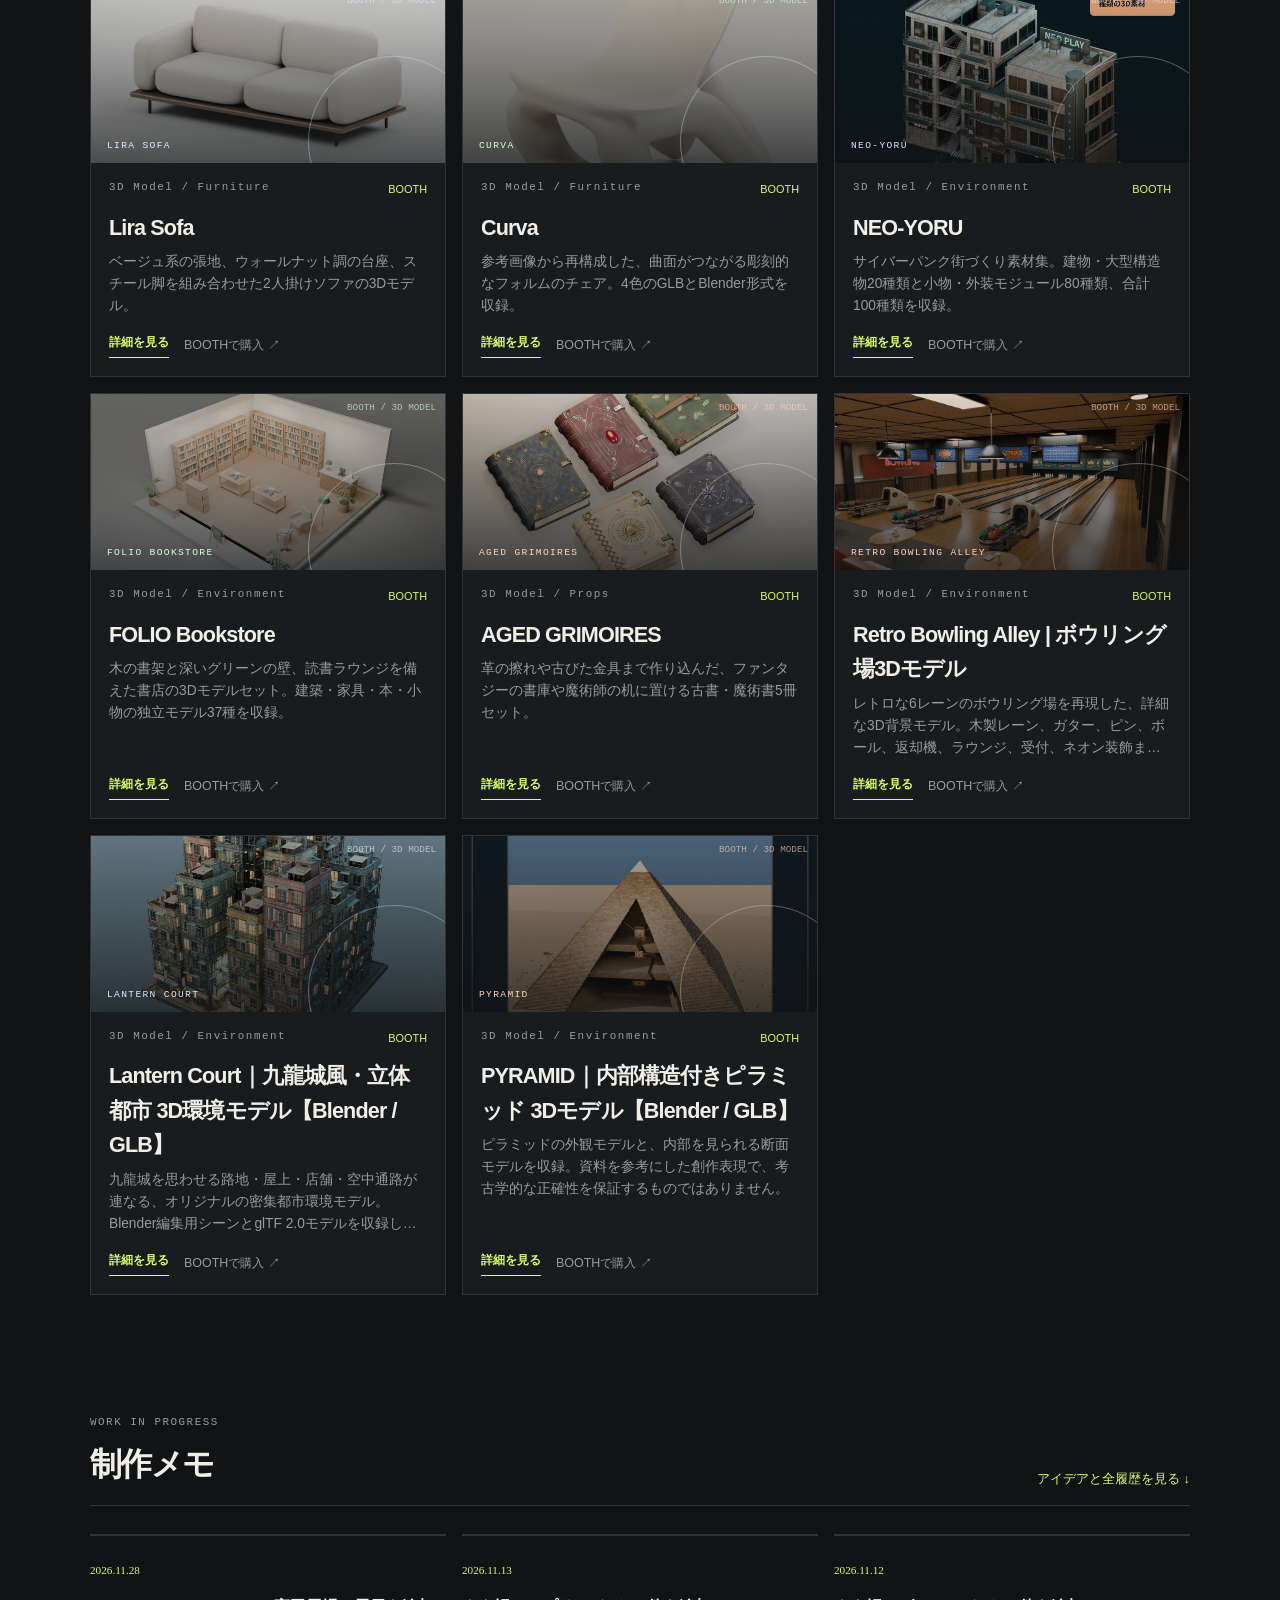
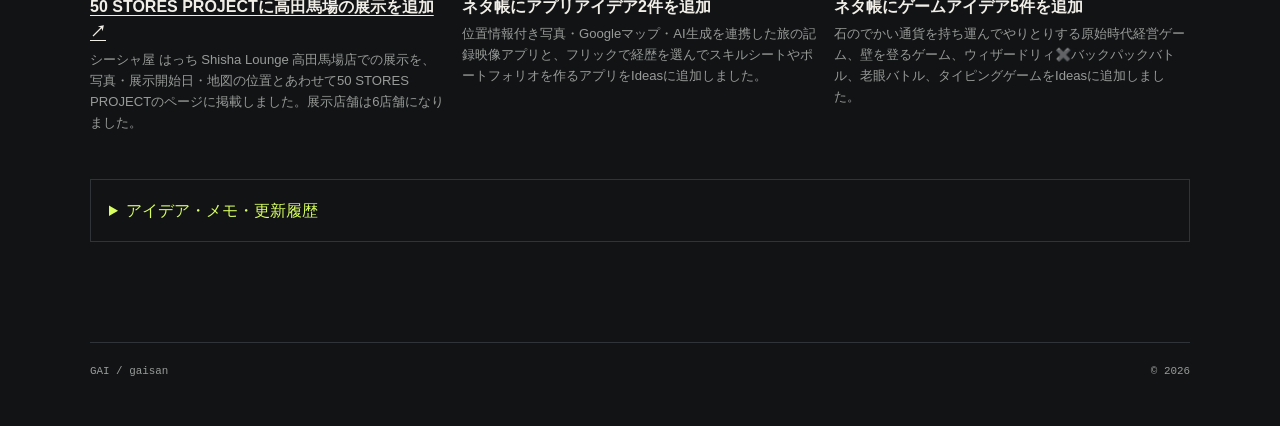
==== commit d5e5aefd: "Add Shisha Hachi Takadanobaba to 50 Stores Project Co-Authored-By: Claude Opus 5.5 <noreply@anthropi" ====
--- a/index.html
+++ b/index.html
@@ -1 +1 @@
-<!doctype html><html lang="ja"><head><meta charset="UTF-8"><meta name="viewport" content="width=device-width,initial-scale=1"><title>GAI — works</title><meta name="description" content="ゲームも、便利な道具も、思いついたらつくる。"><link rel="stylesheet" href="styles.css?v=preview-4"></head><body><header class="site-header"><a class="brand" href="#top">GAI<span>・</span></a><nav><a href="#works">Works</a><a href="models.html">3D Models</a><a href="50-stores/">50 Stores</a><a href="#memo">Memo</a><a class="tiny-link" href="https://github.com/kamibukuro18" target="_blank" rel="noreferrer">GitHub ↗</a><a class="tiny-link" href="https://gaibako.com/about/" target="_blank" rel="noreferrer">GAIBAKO ↗</a></nav></header><main id="top"><section class="hero"><div><p class="kicker">INDEPENDENT MAKER</p><h1>ゲームも、便利な道具も、<br><em>思いついたらつくる。</em></h1><p class="hero-copy">遊べるもの、使えるもの、まだ名前のないもの。<br>小さなアイデアを、形にしています。</p><a class="hero-link" href="#works">作品を見る ↓</a></div><div class="hero-mark" aria-hidden="true"><span>G</span><i></i><b>MAKE<br>THINGS<br>USEFUL</b></div></section><section id="works" class="section"><div class="section-head"><div><p class="kicker">SELECTED WORKS</p><h2>作品棚</h2></div><p class="section-note">画像がなくても、作品の性格が伝わるように<br>専用のビジュアルで整理しています。</p></div><div id="featured-grid" class="featured-grid"></div><h3 class="all-works-heading">すべての作品</h3><div class="filter-row" role="group" aria-label="作品のカテゴリ"><button class="filter active" data-filter="all">すべて</button><button class="filter" data-filter="game">ゲーム</button><button class="filter" data-filter="tool">アプリ・ツール</button><button class="filter" data-filter="video">動画</button><button class="filter" data-filter="web">Webサンプル</button><button class="filter" data-filter="3d">3D</button></div><div id="works-grid" class="works-grid"></div><p id="empty-state" class="empty-state" hidden>このカテゴリの作品は、これから追加します。</p></section><section id="memo" class="section memo-section"><div class="section-head"><div><p class="kicker">WORK IN PROGRESS</p><h2>制作メモ</h2></div><a id="archive-link" href="#memo-archive" class="text-link">アイデアと全履歴を見る ↓</a></div><div id="memo-grid" class="memo-grid"></div><details id="memo-archive" class="memo-archive"><summary>アイデア・メモ・更新履歴</summary><section id="ideas"><h3>Ideas</h3><div id="ideas-grid" class="memo-grid"></div></section><section id="notes"><h3>Notes</h3><div id="notes-grid" class="memo-grid"></div></section><section id="timeline"><h3>Updates</h3><div id="timeline-grid" class="memo-grid"></div></section></details></section></main><footer><span>GAI / gaisan</span><span>© 2026</span></footer><script src="content.js?v=20261113-app-ideas"></script><script src="catalog.js?v=20261030-shisha-listing-history"></script><script src="script.js?v=20261030-shisha-listing-history"></script></body></html>
+<!doctype html><html lang="ja"><head><meta charset="UTF-8"><meta name="viewport" content="width=device-width,initial-scale=1"><title>GAI — works</title><meta name="description" content="ゲームも、便利な道具も、思いついたらつくる。"><link rel="stylesheet" href="styles.css?v=preview-4"></head><body><header class="site-header"><a class="brand" href="#top">GAI<span>・</span></a><nav><a href="#works">Works</a><a href="models.html">3D Models</a><a href="50-stores/">50 Stores</a><a href="#memo">Memo</a><a class="tiny-link" href="https://github.com/kamibukuro18" target="_blank" rel="noreferrer">GitHub ↗</a><a class="tiny-link" href="https://gaibako.com/about/" target="_blank" rel="noreferrer">GAIBAKO ↗</a></nav></header><main id="top"><section class="hero"><div><p class="kicker">INDEPENDENT MAKER</p><h1>ゲームも、便利な道具も、<br><em>思いついたらつくる。</em></h1><p class="hero-copy">遊べるもの、使えるもの、まだ名前のないもの。<br>小さなアイデアを、形にしています。</p><a class="hero-link" href="#works">作品を見る ↓</a></div><div class="hero-mark" aria-hidden="true"><span>G</span><i></i><b>MAKE<br>THINGS<br>USEFUL</b></div></section><section id="works" class="section"><div class="section-head"><div><p class="kicker">SELECTED WORKS</p><h2>作品棚</h2></div><p class="section-note">画像がなくても、作品の性格が伝わるように<br>専用のビジュアルで整理しています。</p></div><div id="featured-grid" class="featured-grid"></div><h3 class="all-works-heading">すべての作品</h3><div class="filter-row" role="group" aria-label="作品のカテゴリ"><button class="filter active" data-filter="all">すべて</button><button class="filter" data-filter="game">ゲーム</button><button class="filter" data-filter="tool">アプリ・ツール</button><button class="filter" data-filter="video">動画</button><button class="filter" data-filter="web">Webサンプル</button><button class="filter" data-filter="3d">3D</button></div><div id="works-grid" class="works-grid"></div><p id="empty-state" class="empty-state" hidden>このカテゴリの作品は、これから追加します。</p></section><section id="memo" class="section memo-section"><div class="section-head"><div><p class="kicker">WORK IN PROGRESS</p><h2>制作メモ</h2></div><a id="archive-link" href="#memo-archive" class="text-link">アイデアと全履歴を見る ↓</a></div><div id="memo-grid" class="memo-grid"></div><details id="memo-archive" class="memo-archive"><summary>アイデア・メモ・更新履歴</summary><section id="ideas"><h3>Ideas</h3><div id="ideas-grid" class="memo-grid"></div></section><section id="notes"><h3>Notes</h3><div id="notes-grid" class="memo-grid"></div></section><section id="timeline"><h3>Updates</h3><div id="timeline-grid" class="memo-grid"></div></section></details></section></main><footer><span>GAI / gaisan</span><span>© 2026</span></footer><script src="content.js?v=20261128-50stores-hachi"></script><script src="catalog.js?v=20261030-shisha-listing-history"></script><script src="script.js?v=20261030-shisha-listing-history"></script></body></html>
